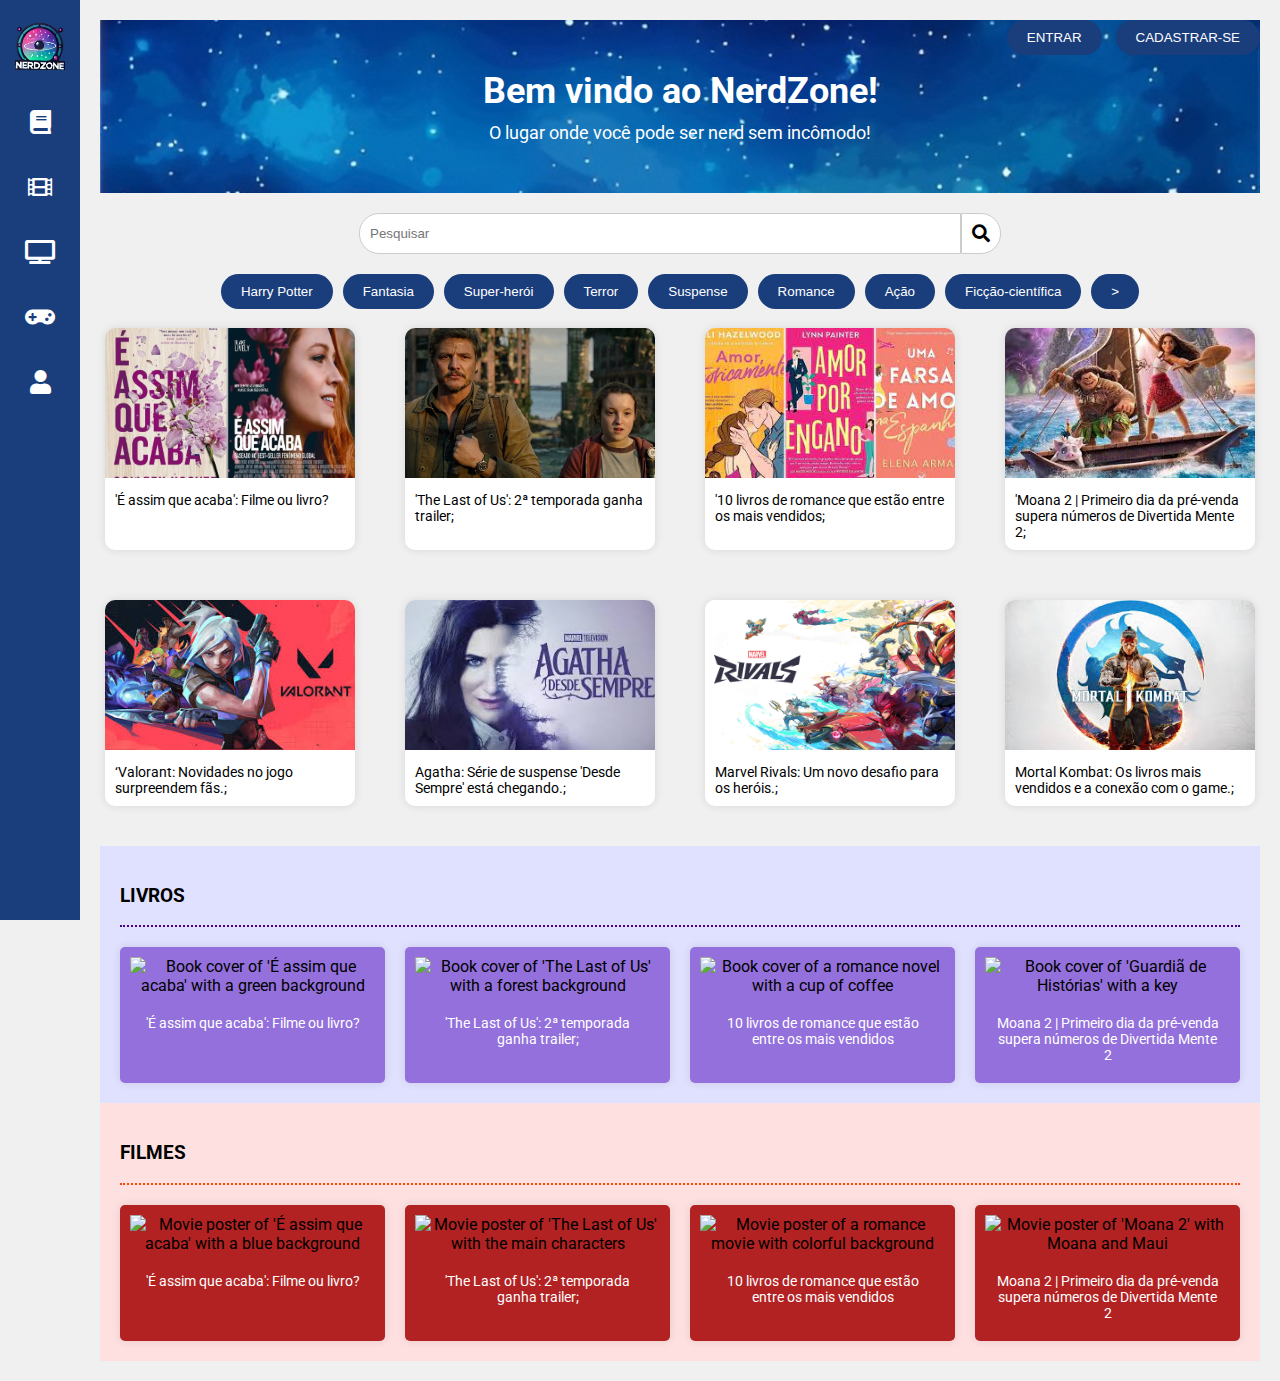
==== index.html @ 22150064 "update" ====
<!DOCTYPE html>
<html lang="pt-BR">
<head>
    <meta charset="UTF-8">
    <meta name="viewport" content="width=device-width, initial-scale=1.0">
    <title>NerdZone</title>
    <link rel="stylesheet" href="style.css">
    <link rel="stylesheet" href="https://cdnjs.cloudflare.com/ajax/libs/font-awesome/5.15.3/css/all.min.css">
    <link href="https://fonts.googleapis.com/css2?family=Roboto:wght@400;700&display=swap" rel="stylesheet">
</head>
<body>
    <!-- Sidebar -->
    <div class="sidebar">
        <img src="1000307822-removebg-preview.png" alt="NerdZone Logo">
        <a href="#"><i class="fas fa-book"></i></a>
        <a href="#"><i class="fas fa-film"></i></a>
        <a href="#"><i class="fas fa-tv"></i></a>
        <a href="#"><i class="fas fa-gamepad"></i></a>
        <a href="#"><i class="fas fa-user"></i></a>
    </div>

    <!-- Main Content -->
    <div class="main-content">
        <header class="header ">
            <h1>Bem vindo ao NerdZone!</h1>
            <p>O lugar onde você pode ser nerd sem incômodo!</p>
        </header>

        
        <!-- Search Bar -->
        <div class="search-bar">
            <input type="text" placeholder="Pesquisar">
            <button><i class="fas fa-search"></i></button>
        </div>

        <!-- Categories -->
        <div class="categories">
            <button>Harry Potter</button>
            <button>Fantasia</button>
            <button>Super-herói</button>
            <button>Terror</button>
            <button>Suspense</button>
            <button>Romance</button>
            <button>Ação</button>
            <button>Ficção-científica</button>
            <button>&gt;</button>
        </div>
            <br>
        <!-- Content Section -->
        <div class="content">
            <div class="item">
                <img src="e assim que acaba.png" alt="É assim que acaba">
                <p>'É assim que acaba': Filme ou livro?</p>
            </div>
            <div class="item">
                <img src="the lçast of us.png" alt="The Last of Us">
                <p>'The Last of Us': 2ª temporada ganha trailer;</p>
            </div>
            <div class="item">
                <img src="10 livros.png" alt="10 livros">
                <p>'10 livros de romance que estão entre os mais vendidos;</p>
            </div>
            <div class="item">
                <img src="moana.png" alt="Moana">
                <p>'Moana 2 | Primeiro dia da pré-venda supera números de Divertida Mente 2;</p>
            </div>
            <div class="item">
                <img src="valorant.png" alt="valorant">
                <p>‘Valorant: Novidades no jogo surpreendem fãs.;</p>
            </div>
            <div class="item">
                <img src="agatha.png" alt="agatha">
                <p>Agatha: Série de suspense 'Desde Sempre' está chegando.;</p>
            </div>
            <div class="item">
                <img src="marvel.png" alt="marvel">
                <p>Marvel Rivals: Um novo desafio para os heróis.;</p>
            </div>
            <div class="item">
                <img src="mortal kombat.png" alt="mortal kombat">
                <p>Mortal Kombat: Os livros mais vendidos e a conexão com o game.;</p>
            </div>
            <!-- Adicione mais itens aqui -->
        </div>

        <!-- Auth Buttons -->
        <div class="auth-buttons">
            <button>ENTRAR</button>
            <button>CADASTRAR-SE</button>
        </div>
    </div>

    <div class="main-content">
    <div class="section books">
         <h3 class="">LIVROS</h3>
         <div class="divider">
         </div>
         <div class="content">
          <div class="item">
           <img alt="Book cover of 'É assim que acaba' with a green background" height="200" src="https://storage.googleapis.com/a1aa/image/n6ATCWfAJYU9byukjTCk3KWHW23f6sDgyeu06IEVHKVurfIPB.jpg" width="300"/>
           <p>
            'É assim que acaba': Filme ou livro?
           </p>
          </div>
          <div class="item">
           <img alt="Book cover of 'The Last of Us' with a forest background" height="200" src="https://storage.googleapis.com/a1aa/image/QT9UiHydgW4DDJWfBgrkGg6l6PHMkM9DHPDCEvtltMS66H5JA.jpg" width="300"/>
           <p>
            'The Last of Us': 2ª temporada ganha trailer;
           </p>
          </div>
          <div class="item">
           <img alt="Book cover of a romance novel with a cup of coffee" height="200" src="https://storage.googleapis.com/a1aa/image/sxoL5MjkYuIlK5knWbtolECDEZxwW4mGbLrxcrHPSRSc9j8E.jpg" width="300"/>
           <p>
            10 livros de romance que estão entre os mais vendidos
           </p>
          </div>
          <div class="item">
           <img alt="Book cover of 'Guardiã de Histórias' with a key" height="200" src="https://storage.googleapis.com/a1aa/image/zmxwnD0uJEbzMtlF5QcFNR36Mm6wK1HIlB87P7StEtGf6H5JA.jpg" width="300"/>
           <p>
            Moana 2 | Primeiro dia da pré-venda supera números de Divertida Mente 2
           </p>
          </div>
         </div>
        </div>
        <div class="section movies">
         <h3>
          FILMES
         </h3>
         <div class="divider">
         </div>
         <div class="content">
          <div class="item">
           <img alt="Movie poster of 'É assim que acaba' with a blue background" height="200" src="https://storage.googleapis.com/a1aa/image/G2Q8uLQoE55jKt6ruiNWxjmSVbynarsvZlDPpWUYhm8c9j8E.jpg" width="300"/>
           <p>
            'É assim que acaba': Filme ou livro?
           </p>
          </div>
          <div class="item">
           <img alt="Movie poster of 'The Last of Us' with the main characters" height="200" src="https://storage.googleapis.com/a1aa/image/XXGADgSpY078IxCGzMbe57y4eOowGu5U6vX8Sz6hxqc41PyTA.jpg" width="300"/>
           <p>
            'The Last of Us': 2ª temporada ganha trailer;
           </p>
          </div>
          <div class="item">
           <img alt="Movie poster of a romance movie with colorful background" height="200" src="https://storage.googleapis.com/a1aa/image/SqAmKn9E1II6BRiH3xOkID8eBj6eTnS8C1cfXAYGJe2lXfReE.jpg" width="300"/>
           <p>
            10 livros de romance que estão entre os mais vendidos
           </p>
          </div>
          <div class="item">
           <img alt="Movie poster of 'Moana 2' with Moana and Maui" height="200" src="https://storage.googleapis.com/a1aa/image/4XcKxXmjMS7lAV41S8imiOnBcPGaVg9aDs2COHeEfpS71PyTA.jpg" width="300"/>
           <p>
            Moana 2 | Primeiro dia da pré-venda supera números de Divertida Mente 2
           </p>
          </div>
         </div>
        </div>
    </div>
</body>
</html>
---- style.css ----
/* General Styles */
body {
    margin: 0;
    font-family: 'Roboto', sans-serif;
    background-color: #f0f0f0;
}

/* Sidebar */
.sidebar {
    width: 80px;
    background-color: #1a3d7c;
    position: fixed;
    height: 100%;
    display: flex;
    flex-direction: column;
    align-items: center;
    padding-top: 20px;
}

.sidebar img {
    width: 50px;
    height: 50px;
    margin-bottom: 20px;
}

.sidebar a {
    color: white;
    text-decoration: none;
    margin: 20px 0;
}

.sidebar a i {
    font-size: 24px;
}

/* Main Content */
.main-content {
    margin-left: 80px;
    padding: 20px;
}

.header {
    text-align: center;
    background: url('WhatsApp\ Image\ 2024-10-30\ at\ 14.37.37.jpg') no-repeat center center;
    background-size: cover;
    color: white;
    padding: 50px 0;
}

.header h1 {
    margin: 0;
    font-size: 36px;
}

.header p {
    margin: 10px 0 0;
    font-size: 18px;
}

/* Search Bar */
.search-bar {
    display: flex;
    justify-content: center;
    margin: 20px 0;
}

.search-bar input {
    width: 50%;
    padding: 10px;
    border-radius: 20px 0 0 20px;
    border: 1px solid #ccc;
}

.search-bar button {
    padding: 10px;
    border: 1px solid #ccc;
    background-color: white;
    border-radius: 0 20px 20px 0;
    cursor: pointer;
}

.search-bar button i {
    font-size: 18px;
}

/* Categories */
.categories {
    display: flex;
    justify-content: center;
    flex-wrap: wrap;
    gap: 10px;
}

.categories button {
    background-color: #1a3d7c;
    color: white;
    border: none;
    padding: 10px 20px;
    border-radius: 20px;
    cursor: pointer;
}

/* Content Items */
.content {
    display: flex;
    flex-wrap: wrap;
    justify-content: center;
    gap: 50px;
}

.content .item {
    background-color: white;
    border-radius: 10px;
    overflow: hidden;
    width: 250px;
    box-shadow: 0 0 10px rgba(0, 0, 0, 0.1);
}

.content .item img {
    width: 100%;
    height: 150px;
    object-fit: cover;
}

.content .item p {
    padding: 10px;
    margin: 0;
    font-size: 14px;
}

/* Auth Buttons */
.auth-buttons {
    position: absolute;
    top: 20px;
    right: 20px;
}

.auth-buttons button {
    background-color: #1a3d7c;
    color: white;
    border: none;
    padding: 10px 20px;
    border-radius: 20px;
    cursor: pointer;
    margin-left: 10px;
}

.section {
    padding: 20px;
}
.section h2 {
    font-size: 24px;
    margin-bottom: 10px;
}
.section .divider {
    border-top: 2px dotted;
    margin: 10px 0;
    padding-top: 10px;
}
.section .content {
    display: flex;
    gap: 20px;
}
.section .content .item {
    flex: 1;
    text-align: center;
}
.section .content .item img {
    width: 100%;
    height: auto;
}
.section .content .item p {
    margin-top: 10px;
    font-size: 14px;
}
.books {
    background-color: #e0e0ff;
}
.books h2 {
    color: #4b0082;
}
.books .divider {
    border-color: #4b0082;
}
.books .content .item {
    background-color: #9370db;
    padding: 10px;
    border-radius: 5px;
}
.books .content .item p {
    color: white;
}
.movies {
    background-color: #ffe0e0;
}
.movies h2 {
    color: #ff4500;
}
.movies .divider {
    border-color: #ff4500;
}
.movies .content .item {
    background-color: #b22222;
    padding: 10px;
    border-radius: 5px;
}
.movies .content .item p {
    color: white;
}
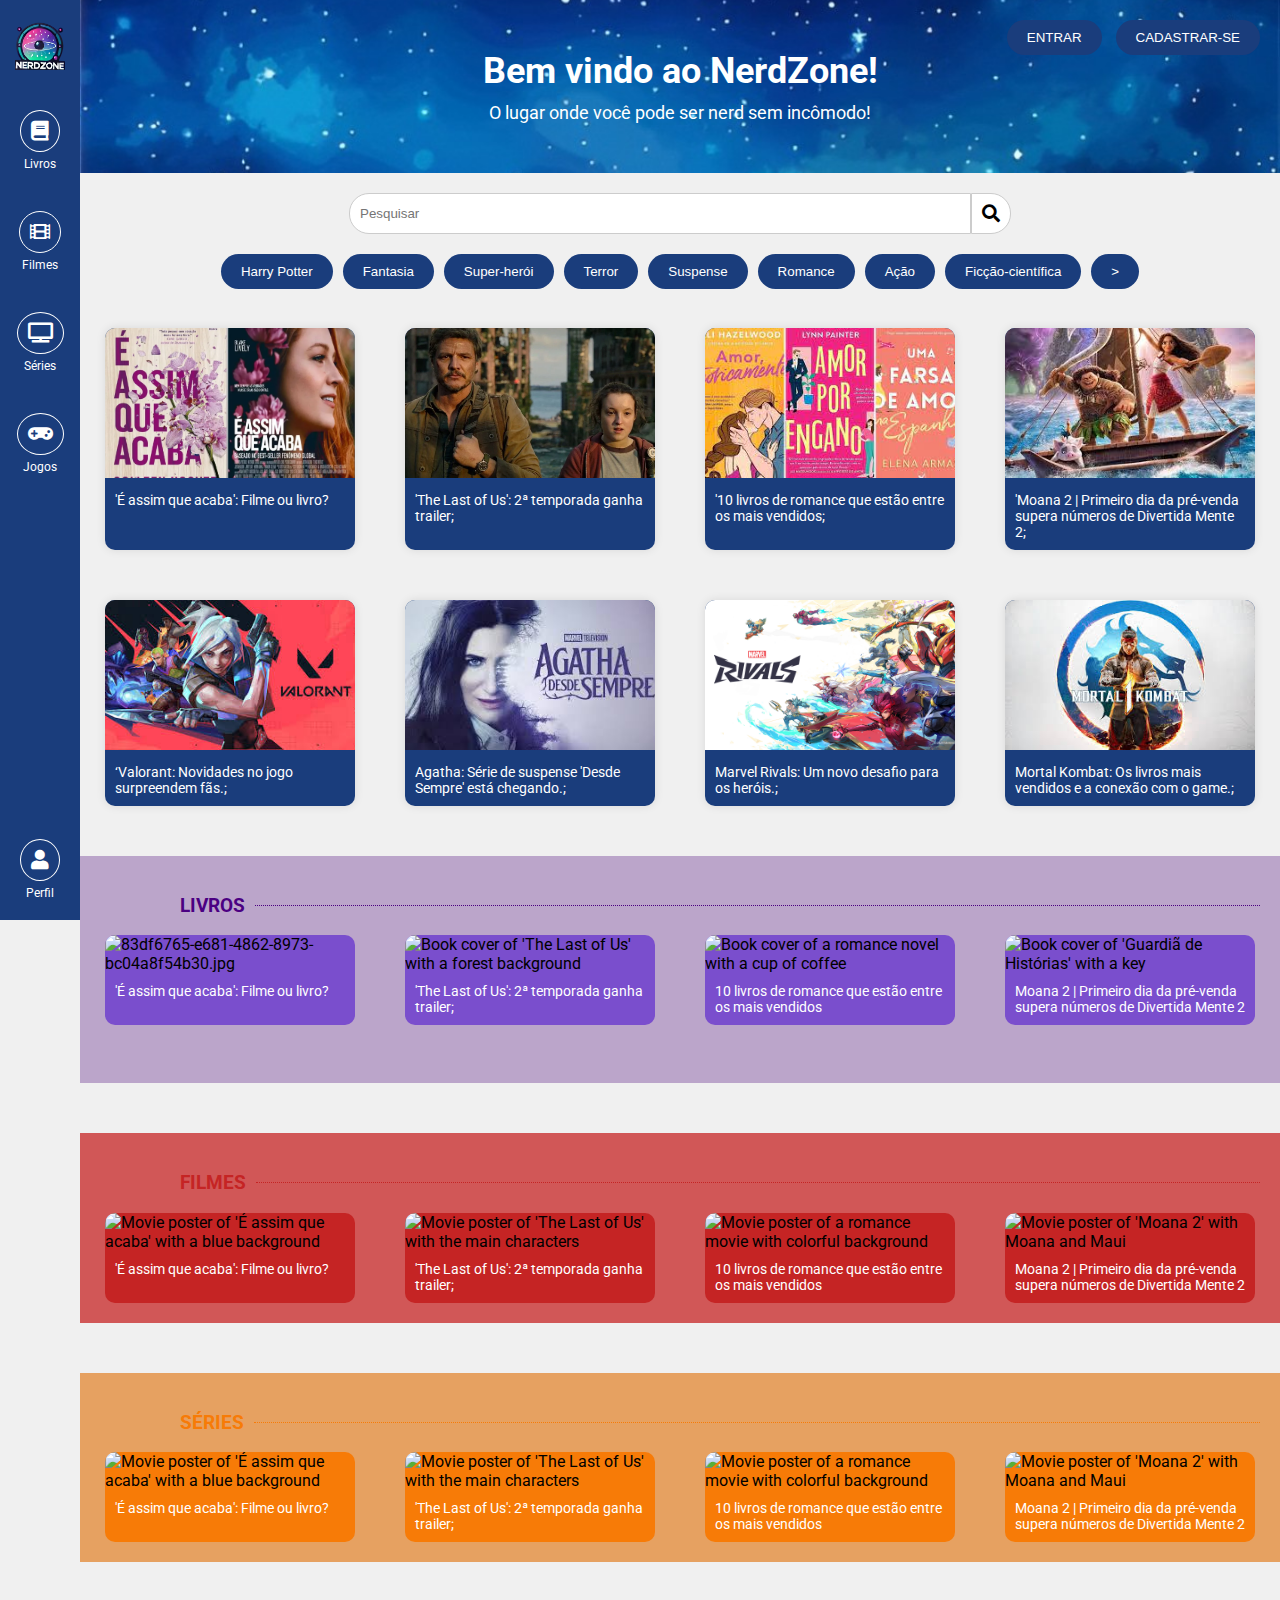
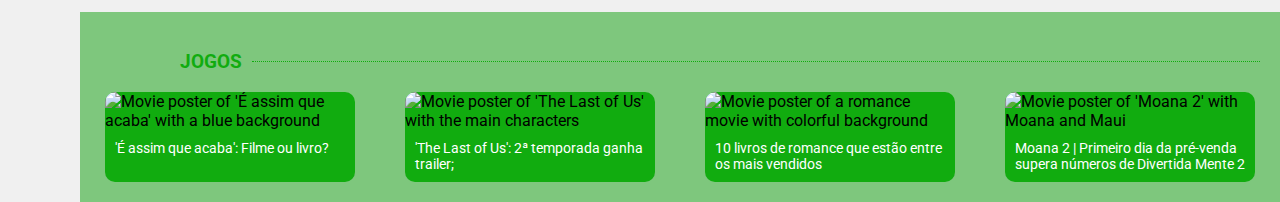
==== commit 40ff70a8: "Update index.html" ====
--- a/index.html
+++ b/index.html
@@ -7,19 +7,448 @@
     <link rel="stylesheet" href="style.css">
     <link rel="stylesheet" href="https://cdnjs.cloudflare.com/ajax/libs/font-awesome/5.15.3/css/all.min.css">
     <link href="https://fonts.googleapis.com/css2?family=Roboto:wght@400;700&display=swap" rel="stylesheet">
+    <style>
+        /* General Styles */
+body {
+    margin: 0;
+    font-family: 'Roboto', sans-serif;
+    background-color: #f0f0f0;
+}
+
+/* Sidebar */
+.sidebar {
+    width: 80px;
+    background-color: #1a3d7c;
+    position: fixed;
+    height: 100%;
+    display: flex;
+    flex-direction: column;
+    align-items: center;
+    padding-top: 20px;
+    justify-content: space-between;
+    height: 100%;
+}
+.sidebar .user-icon {
+    margin-top: auto;
+}
+
+.sidebar img {
+    width: 50px;
+    height: 50px;
+    margin-bottom: 20px;
+}
+
+.sidebar a {
+    color: white;
+    text-decoration: none;
+    margin: 20px 0;
+    text-align: center;
+}
+
+.sidebar a i {
+    font-size: 20px;
+    display: block;
+    margin-bottom: 5px;
+    background-color: transparent;
+    border: 1px solid white;
+    border-radius: 50%;
+    padding: 10px;
+    transition: all 0.3s ease;
+}
+
+
+.sidebar a span {
+    font-size: 12px;
+    display: block;
+}
+
+.sidebar a:hover i {
+    color: #1a3d7c;
+    background-color: white;
+    border-color: #1a3d7c;
+}
+
+
+
+/* Main Content */
+.main-content {
+    margin-left: 80px;
+    padding: 0px;
+}
+
+.header {
+    text-align: center;
+    background: url('WhatsApp\ Image\ 2024-10-30\ at\ 14.37.37.jpg') no-repeat center center;
+    background-size: cover;
+    color: white;
+    padding: 50px 0;
+}
+
+.header h1 {
+    margin: 0;
+    font-size: 36px;
+}
+
+.header p {
+    margin: 10px 0 0;
+    font-size: 18px;
+}
+
+/* Search Bar */
+.search-bar {
+    display: flex;
+    justify-content: center;
+    margin: 20px 0;
+}
+
+.search-bar input {
+    width: 50%;
+    padding: 10px;
+    border-radius: 20px 0 0 20px;
+    border: 1px solid #ccc;
+}
+
+.search-bar button {
+    padding: 10px;
+    border: 1px solid #ccc;
+    background-color: white;
+    border-radius: 0 20px 20px 0;
+    cursor: pointer;
+}
+
+.search-bar button i {
+    font-size: 18px;
+}
+.search-bar button:hover {
+    background-color: #1c54bd;
+    border-color: #1c54bd;
+}
+
+.categories {
+    display: flex;
+    justify-content: center;
+    flex-wrap: wrap;
+    gap: 10px;
+}
+
+.categories button {
+    background-color: #1a3d7c;
+    color: white;
+    border: none;
+    padding: 10px 20px;
+    border-radius: 20px;
+    cursor: pointer;
+}
+
+.auth-buttons button {
+    background-color: #1a3d7c;
+    color: white;
+    border: 1px solid white;
+    padding: 10px 20px;
+    border-radius: 20px;
+    cursor: pointer;
+    margin-left: 10px;
+    transition: all 0.3s ease;
+}
+
+.auth-buttons button:hover {
+    background-color: white;
+    color: #1a3d7c; 
+    border-color: #ffffff; 
+}
+
+
+/* Content Items */
+.content {
+    display: flex;
+    flex-wrap: wrap;
+    justify-content: center;
+    gap: 50px;
+}
+
+.content .item {
+    background-color:#1a3d7c;
+    border-radius: 10px;
+    overflow: hidden;
+    width: 250px;
+    box-shadow: 0 0 10px rgba(255, 255, 255, 0.);
+}
+
+.content .item img {
+    width: 100%;
+    height: 150px;
+    object-fit: cover;
+}
+
+.content .item p {
+    padding: 10px;
+    margin: 0;
+    font-size: 14px;
+    color: white;
+}
+.content .item img, .books img, .movies img, .series img, .games img {
+    transition: transform 0.3s ease;
+}
+
+.content .item img:hover, .books img:hover, .movies img:hover, .series img:hover, .games img:hover {
+    transform: scale(1.1);
+}
+
+.auth-buttons {
+    position: absolute;
+    top: 20px;
+    right: 20px;
+}
+
+.auth-buttons button {
+    background-color: #1a3d7c;
+    color: white;
+    border: none;
+    padding: 10px 20px;
+    border-radius: 20px;
+    cursor: pointer;
+    margin-left: 10px;
+}
+
+.section {
+    padding: 20px;
+}
+.section h2 {
+    font-size: 24px;
+    margin-bottom: 10px;
+}
+.section .divider {
+    border-top: 2px dotted;
+    margin: 10px 0;
+    padding-top: 10px;
+}
+.section .content {
+    display: flex;
+    gap: 20px;
+}
+.section .content .item {
+    flex: 1;
+    text-align: center;
+}
+.section .content .item img {
+    width: 100%;
+    height: auto;
+}
+.section .content .item p {
+    margin-top: 10px;
+    font-size: 14px;
+}
+.books {
+    background-color:#7A4ECD;
+    border-radius: 10px;
+    margin-left: px;
+    overflow: hidden;
+    width: 250px;
+    box-shadow: 0 0 10px rgba(255, 255, 255, 0.);
+}
+.books-background{
+    background-color: #bba5ca;
+    margin-top: 50px;
+    margin-left: 0;
+    margin-right: 0;
+    width: 100vw;
+    padding: 20px;
+}
+.books h2 {
+    color: #4b0082;
+}
+.books .divider {
+    border-color: #4b0082;
+}
+.books .content .item {
+    background-color: #4b0082;
+    padding: 10px;
+    border-radius: 5px;
+}
+.books .content .item p {
+    color: white;
+}
+
+.livros{
+    padding-left: 80px;
+    color: #4b0082;
+    display: flex;
+    align-items: center;
+    padding-left: 80px;
+}
+.livros h3 {
+    margin-right: 10px;
+}
+.livros .divider {
+    flex-grow: 1;
+    height: 1px;
+    background: none;
+    border-top: 1px dotted #4b0082;
+}
+.size{
+    display: flex;
+    flex-wrap: wrap;
+    justify-content: center;
+    gap: 50px;
+}
+.size img{
+    width: 100%;
+    height: 150px;
+    object-fit: cover;
+}
+.size p{
+    padding: 10px;
+    margin: 0;
+    font-size: 14px;
+    color: white;
+}
+
+.movies {
+    background-color:#c52424;
+    border-radius: 10px;
+    margin-left: px;
+    overflow: hidden;
+    width: 250px;
+    box-shadow: 0 0 10px rgba(255, 255, 255, 0.);
+}
+.movies-background{
+    background-color: #d15757;
+    margin-top: 50px;
+    margin-left: 0;
+    margin-right: 0;
+    width: 100vw;
+    padding: 20px;
+}
+.movies h2 {
+    color: #c52424;
+}
+.movies .divider {
+    border-color: #c52424;
+}
+.filmes{
+    padding-left: 80px;
+    color: #c52424;
+    display: flex;
+    align-items: center;
+    padding-left: 80px;
+}
+.filmes h3{
+    margin-right: 10px;
+}
+.filmes .divider{
+    flex-grow: 1;
+    height: 1px;
+    background: none;
+    border-top: 1px dotted #c52424;
+}
+
+.series {
+    background-color:#f77b07;
+    border-radius: 10px;
+    margin-left: px;
+    overflow: hidden;
+    width: 250px;
+    box-shadow: 0 0 10px rgba(255, 255, 255, 0.);
+}
+.series-background{
+    background-color: #e6a161;
+    margin-top: 50px;
+    margin-left: 0;
+    margin-right: 0;
+    width: 100vw;
+    padding: 20px;
+}
+.series h2 {
+    color: #f77b07;
+}
+.series .divider {
+    border-color: #f77b07;
+}
+.serie{
+    padding-left: 80px;
+    color: #f77b07;
+    display: flex;
+    align-items: center;
+    padding-left: 80px;
+}
+.serie h3 {
+    margin-right: 10px;
+}
+.serie .divider {
+    flex-grow: 1;
+    height: 1px;
+    background: none;
+    border-top: 1px dotted #f77b07;
+}
+
+.games {
+    background-color:#11ac0f;
+    border-radius: 10px;
+    margin-left: px;
+    overflow: hidden;
+    width: 250px;
+    box-shadow: 0 0 10px rgba(255, 255, 255, 0.);
+}
+.games-background{
+    background-color: #7ec77d;
+    margin-top: 50px;
+    margin-left: 0;
+    margin-right: 0;
+    width: 100vw;
+    padding: 20px;
+}
+.games h2 {
+    color: #11ac0f;
+}
+.games .divider {
+    border-color: #11ac0f;
+}
+.jogos{
+    padding-left: 80px;
+    color: #11ac0f;
+    display: flex;
+    align-items: center;
+    padding-left: 80px;
+}
+.jogos h3 {
+    margin-right: 10px;
+}
+.jogos .divider {
+    flex-grow: 1;
+    height: 1px;
+    background: none;
+    border-top: 1px dotted #11ac0f;
+}
+    </style>
 </head>
 <body>
-    <!-- Sidebar -->
+
+
     <div class="sidebar">
         <img src="1000307822-removebg-preview.png" alt="NerdZone Logo">
-        <a href="#"><i class="fas fa-book"></i></a>
-        <a href="#"><i class="fas fa-film"></i></a>
-        <a href="#"><i class="fas fa-tv"></i></a>
-        <a href="#"><i class="fas fa-gamepad"></i></a>
-        <a href="#"><i class="fas fa-user"></i></a>
+        <a href="#">
+            <i class="fas fa-book"></i>
+            <span>Livros</span>
+        </a>
+        <a href="#">
+            <i class="fas fa-film"></i>
+            <span>Filmes</span>
+        </a>
+        <a href="#">
+            <i class="fas fa-tv"></i>
+            <span>Séries</span>
+        </a>
+        <a href="#">
+            <i class="fas fa-gamepad"></i>
+            <span>Jogos</span>
+        </a>
+        <a href="#" class="user-icon">
+            <i class="fas fa-user"></i>
+            <span>Perfil</span>
+        </a>
     </div>
-
-    <!-- Main Content -->
+    
+
     <div class="main-content">
         <header class="header ">
             <h1>Bem vindo ao NerdZone!</h1>
@@ -27,26 +456,23 @@
         </header>
 
         
-        <!-- Search Bar -->
         <div class="search-bar">
             <input type="text" placeholder="Pesquisar">
             <button><i class="fas fa-search"></i></button>
         </div>
 
-        <!-- Categories -->
-        <div class="categories">
-            <button>Harry Potter</button>
-            <button>Fantasia</button>
-            <button>Super-herói</button>
-            <button>Terror</button>
-            <button>Suspense</button>
-            <button>Romance</button>
-            <button>Ação</button>
-            <button>Ficção-científica</button>
-            <button>&gt;</button>
+        <div class="categories search-bar">
+                <button>Harry Potter</button>
+                <button>Fantasia</button>
+                <button>Super-herói</button>
+                <button>Terror</button>
+                <button>Suspense</button>
+                <button>Romance</button>
+                <button>Ação</button>
+                <button>Ficção-científica</button>
+                <button>&gt;</button>
         </div>
             <br>
-        <!-- Content Section -->
         <div class="content">
             <div class="item">
                 <img src="e assim que acaba.png" alt="É assim que acaba">
@@ -80,81 +506,128 @@
                 <img src="mortal kombat.png" alt="mortal kombat">
                 <p>Mortal Kombat: Os livros mais vendidos e a conexão com o game.;</p>
             </div>
-            <!-- Adicione mais itens aqui -->
-        </div>
-
-        <!-- Auth Buttons -->
+        </div>
+
         <div class="auth-buttons">
             <button>ENTRAR</button>
             <button>CADASTRAR-SE</button>
         </div>
     </div>
 
-    <div class="main-content">
-    <div class="section books">
-         <h3 class="">LIVROS</h3>
-         <div class="divider">
-         </div>
-         <div class="content">
-          <div class="item">
-           <img alt="Book cover of 'É assim que acaba' with a green background" height="200" src="https://storage.googleapis.com/a1aa/image/n6ATCWfAJYU9byukjTCk3KWHW23f6sDgyeu06IEVHKVurfIPB.jpg" width="300"/>
-           <p>
-            'É assim que acaba': Filme ou livro?
-           </p>
-          </div>
-          <div class="item">
-           <img alt="Book cover of 'The Last of Us' with a forest background" height="200" src="https://storage.googleapis.com/a1aa/image/QT9UiHydgW4DDJWfBgrkGg6l6PHMkM9DHPDCEvtltMS66H5JA.jpg" width="300"/>
-           <p>
-            'The Last of Us': 2ª temporada ganha trailer;
-           </p>
-          </div>
-          <div class="item">
-           <img alt="Book cover of a romance novel with a cup of coffee" height="200" src="https://storage.googleapis.com/a1aa/image/sxoL5MjkYuIlK5knWbtolECDEZxwW4mGbLrxcrHPSRSc9j8E.jpg" width="300"/>
-           <p>
-            10 livros de romance que estão entre os mais vendidos
-           </p>
-          </div>
-          <div class="item">
-           <img alt="Book cover of 'Guardiã de Histórias' with a key" height="200" src="https://storage.googleapis.com/a1aa/image/zmxwnD0uJEbzMtlF5QcFNR36Mm6wK1HIlB87P7StEtGf6H5JA.jpg" width="300"/>
-           <p>
-            Moana 2 | Primeiro dia da pré-venda supera números de Divertida Mente 2
-           </p>
-          </div>
-         </div>
-        </div>
-        <div class="section movies">
-         <h3>
-          FILMES
-         </h3>
-         <div class="divider">
-         </div>
-         <div class="content">
-          <div class="item">
-           <img alt="Movie poster of 'É assim que acaba' with a blue background" height="200" src="https://storage.googleapis.com/a1aa/image/G2Q8uLQoE55jKt6ruiNWxjmSVbynarsvZlDPpWUYhm8c9j8E.jpg" width="300"/>
-           <p>
-            'É assim que acaba': Filme ou livro?
-           </p>
-          </div>
-          <div class="item">
-           <img alt="Movie poster of 'The Last of Us' with the main characters" height="200" src="https://storage.googleapis.com/a1aa/image/XXGADgSpY078IxCGzMbe57y4eOowGu5U6vX8Sz6hxqc41PyTA.jpg" width="300"/>
-           <p>
-            'The Last of Us': 2ª temporada ganha trailer;
-           </p>
-          </div>
-          <div class="item">
-           <img alt="Movie poster of a romance movie with colorful background" height="200" src="https://storage.googleapis.com/a1aa/image/SqAmKn9E1II6BRiH3xOkID8eBj6eTnS8C1cfXAYGJe2lXfReE.jpg" width="300"/>
-           <p>
-            10 livros de romance que estão entre os mais vendidos
-           </p>
-          </div>
-          <div class="item">
-           <img alt="Movie poster of 'Moana 2' with Moana and Maui" height="200" src="https://storage.googleapis.com/a1aa/image/4XcKxXmjMS7lAV41S8imiOnBcPGaVg9aDs2COHeEfpS71PyTA.jpg" width="300"/>
-           <p>
-            Moana 2 | Primeiro dia da pré-venda supera números de Divertida Mente 2
-           </p>
-          </div>
-         </div>
+<div class="main-content content">
+    <div class="books-background"> 
+            <div class="livros">
+                </br>
+                <h3>LIVROS</h3>
+                <div class="divider"></div>
+            </div>
+            <div class="content size">
+                <div class="books">
+                    <img alt="83df6765-e681-4862-8973-bc04a8f54b30.jpg" height="200" src="83df6765-e681-4862-8973-bc04a8f54b30.jpg" width="300"/>
+                    <p>'É assim que acaba': Filme ou livro?</p>
+                </div>
+                <div class="books">
+                    <img alt="Book cover of 'The Last of Us' with a forest background" height="200" src="download (10) (2).jpg" width="300"/>
+                    <p>'The Last of Us': 2ª temporada ganha trailer;</p>
+                </div>
+                <div class="books">
+                    <img alt="Book cover of a romance novel with a cup of coffee" height="200" src="download (11) (1) (1).jpg" width="300"/>
+                    <p>10 livros de romance que estão entre os mais vendidos</p>
+                </div>
+                <div class="books">
+                    <img alt="Book cover of 'Guardiã de Histórias' with a key" height="200" src="image (7).png" width="300"/>
+                    <p>Moana 2 | Primeiro dia da pré-venda supera números de Divertida Mente 2</p>
+                </div>
+            </div>
+            </br>
+            </br>
         </div>
     </div>
+</div>    
+        
+<div class="main-content content">
+    <div class="movies-background">
+        <div class="filmes">
+            </br>
+            <h3>FILMES</h3>
+            <div class="divider"></div>
+        </div>
+        <div class="content size">
+            <div class="movies">
+                <img alt="Movie poster of 'É assim que acaba' with a blue background" height="200" src="https://storage.googleapis.com/a1aa/image/G2Q8uLQoE55jKt6ruiNWxjmSVbynarsvZlDPpWUYhm8c9j8E.jpg" width="300"/>
+                <p>'É assim que acaba': Filme ou livro?</p>
+            </div>
+            <div class="movies">
+                <img alt="Movie poster of 'The Last of Us' with the main characters" height="200" src="https://storage.googleapis.com/a1aa/image/XXGADgSpY078IxCGzMbe57y4eOowGu5U6vX8Sz6hxqc41PyTA.jpg" width="300"/>
+                <p>'The Last of Us': 2ª temporada ganha trailer;</p>
+            </div>
+            <div class="movies">
+                <img alt="Movie poster of a romance movie with colorful background" height="200" src="https://storage.googleapis.com/a1aa/image/SqAmKn9E1II6BRiH3xOkID8eBj6eTnS8C1cfXAYGJe2lXfReE.jpg" width="300"/>
+                <p>10 livros de romance que estão entre os mais vendidos</p>
+            </div>
+            <div class="movies">
+                <img alt="Movie poster of 'Moana 2' with Moana and Maui" height="200" src="https://storage.googleapis.com/a1aa/image/4XcKxXmjMS7lAV41S8imiOnBcPGaVg9aDs2COHeEfpS71PyTA.jpg" width="300"/>
+                <p>Moana 2 | Primeiro dia da pré-venda supera números de Divertida Mente 2</p>
+            </div>
+        </div>
+    </div>
+</div>
+
+<div class="main-content content">
+    <div class="series-background">
+        <div class="serie">
+            </br>
+            <h3>SÉRIES</h3>
+            <div class="divider"></div>
+        </div>
+        <div class="content size">
+            <div class="series">
+                <img alt="Movie poster of 'É assim que acaba' with a blue background" height="200" src="https://storage.googleapis.com/a1aa/image/G2Q8uLQoE55jKt6ruiNWxjmSVbynarsvZlDPpWUYhm8c9j8E.jpg" width="300"/>
+                <p>'É assim que acaba': Filme ou livro?</p>
+            </div>
+            <div class="series">
+                <img alt="Movie poster of 'The Last of Us' with the main characters" height="200" src="https://storage.googleapis.com/a1aa/image/XXGADgSpY078IxCGzMbe57y4eOowGu5U6vX8Sz6hxqc41PyTA.jpg" width="300"/>
+                <p>'The Last of Us': 2ª temporada ganha trailer;</p>
+            </div>
+            <div class="series">
+                <img alt="Movie poster of a romance movie with colorful background" height="200" src="https://storage.googleapis.com/a1aa/image/SqAmKn9E1II6BRiH3xOkID8eBj6eTnS8C1cfXAYGJe2lXfReE.jpg" width="300"/>
+                <p>10 livros de romance que estão entre os mais vendidos</p>
+            </div>
+            <div class="series">
+                <img alt="Movie poster of 'Moana 2' with Moana and Maui" height="200" src="https://storage.googleapis.com/a1aa/image/4XcKxXmjMS7lAV41S8imiOnBcPGaVg9aDs2COHeEfpS71PyTA.jpg" width="300"/>
+                <p>Moana 2 | Primeiro dia da pré-venda supera números de Divertida Mente 2</p>
+            </div>
+        </div>
+    </div>
+</div>
+
+
+<div class="main-content content">
+    <div class="games-background">
+        <div class="jogos">
+            </br>
+            <h3>JOGOS</h3>
+            <div class="divider"></div>
+        </div>
+        <div class="content size">
+            <div class="games">
+                <img alt="Movie poster of 'É assim que acaba' with a blue background" height="200" src="https://storage.googleapis.com/a1aa/image/G2Q8uLQoE55jKt6ruiNWxjmSVbynarsvZlDPpWUYhm8c9j8E.jpg" width="300"/>
+                <p>'É assim que acaba': Filme ou livro?</p>
+            </div>
+            <div class="games">
+                <img alt="Movie poster of 'The Last of Us' with the main characters" height="200" src="https://storage.googleapis.com/a1aa/image/XXGADgSpY078IxCGzMbe57y4eOowGu5U6vX8Sz6hxqc41PyTA.jpg" width="300"/>
+                <p>'The Last of Us': 2ª temporada ganha trailer;</p>
+            </div>
+            <div class="games">
+                <img alt="Movie poster of a romance movie with colorful background" height="200" src="https://storage.googleapis.com/a1aa/image/SqAmKn9E1II6BRiH3xOkID8eBj6eTnS8C1cfXAYGJe2lXfReE.jpg" width="300"/>
+                <p>10 livros de romance que estão entre os mais vendidos</p>
+            </div>
+            <div class="games">
+                <img alt="Movie poster of 'Moana 2' with Moana and Maui" height="200" src="https://storage.googleapis.com/a1aa/image/4XcKxXmjMS7lAV41S8imiOnBcPGaVg9aDs2COHeEfpS71PyTA.jpg" width="300"/>
+                <p>Moana 2 | Primeiro dia da pré-venda supera números de Divertida Mente 2</p>
+            </div>
+        </div>
+    </div>
+</div>
 </body>
-</html>+</html>
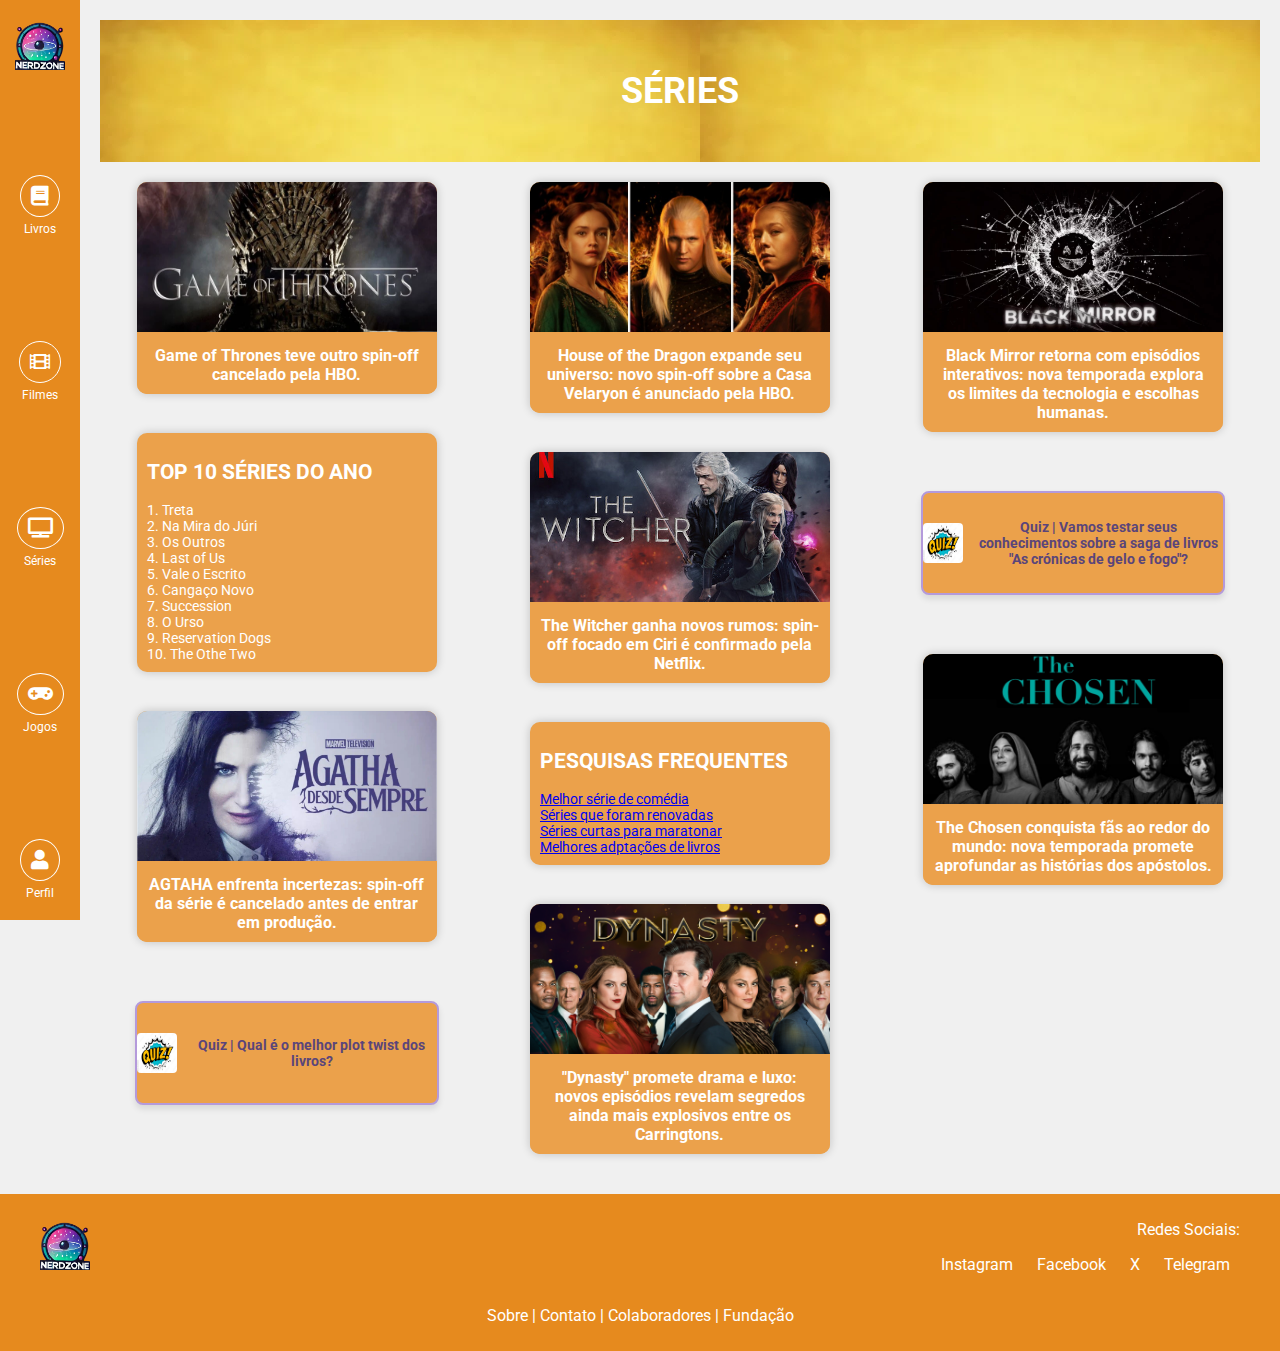
==== commit 0674f792: "Add files via upload" ====
--- a/index.html
+++ b/index.html
@@ -4,630 +4,292 @@
     <meta charset="UTF-8">
     <meta name="viewport" content="width=device-width, initial-scale=1.0">
     <title>NerdZone</title>
-    <link rel="stylesheet" href="style.css">
     <link rel="stylesheet" href="https://cdnjs.cloudflare.com/ajax/libs/font-awesome/5.15.3/css/all.min.css">
     <link href="https://fonts.googleapis.com/css2?family=Roboto:wght@400;700&display=swap" rel="stylesheet">
     <style>
         /* General Styles */
-body {
-    margin: 0;
-    font-family: 'Roboto', sans-serif;
-    background-color: #f0f0f0;
-}
-
-/* Sidebar */
-.sidebar {
-    width: 80px;
-    background-color: #1a3d7c;
-    position: fixed;
-    height: 100%;
-    display: flex;
-    flex-direction: column;
-    align-items: center;
-    padding-top: 20px;
-    justify-content: space-between;
-    height: 100%;
-}
-.sidebar .user-icon {
-    margin-top: auto;
-}
-
-.sidebar img {
-    width: 50px;
-    height: 50px;
-    margin-bottom: 20px;
-}
-
-.sidebar a {
-    color: white;
-    text-decoration: none;
-    margin: 20px 0;
-    text-align: center;
-}
-
-.sidebar a i {
-    font-size: 20px;
-    display: block;
-    margin-bottom: 5px;
-    background-color: transparent;
-    border: 1px solid white;
-    border-radius: 50%;
-    padding: 10px;
-    transition: all 0.3s ease;
-}
-
-
-.sidebar a span {
-    font-size: 12px;
-    display: block;
-}
-
-.sidebar a:hover i {
-    color: #1a3d7c;
-    background-color: white;
-    border-color: #1a3d7c;
-}
-
-
-
-/* Main Content */
-.main-content {
-    margin-left: 80px;
-    padding: 0px;
-}
-
-.header {
-    text-align: center;
-    background: url('WhatsApp\ Image\ 2024-10-30\ at\ 14.37.37.jpg') no-repeat center center;
-    background-size: cover;
-    color: white;
-    padding: 50px 0;
-}
-
-.header h1 {
-    margin: 0;
-    font-size: 36px;
-}
-
-.header p {
-    margin: 10px 0 0;
-    font-size: 18px;
-}
-
-/* Search Bar */
-.search-bar {
-    display: flex;
-    justify-content: center;
-    margin: 20px 0;
-}
-
-.search-bar input {
-    width: 50%;
-    padding: 10px;
-    border-radius: 20px 0 0 20px;
-    border: 1px solid #ccc;
-}
-
-.search-bar button {
-    padding: 10px;
-    border: 1px solid #ccc;
-    background-color: white;
-    border-radius: 0 20px 20px 0;
-    cursor: pointer;
-}
-
-.search-bar button i {
-    font-size: 18px;
-}
-.search-bar button:hover {
-    background-color: #1c54bd;
-    border-color: #1c54bd;
-}
-
-.categories {
-    display: flex;
-    justify-content: center;
-    flex-wrap: wrap;
-    gap: 10px;
-}
-
-.categories button {
-    background-color: #1a3d7c;
-    color: white;
-    border: none;
-    padding: 10px 20px;
-    border-radius: 20px;
-    cursor: pointer;
-}
-
-.auth-buttons button {
-    background-color: #1a3d7c;
-    color: white;
-    border: 1px solid white;
-    padding: 10px 20px;
-    border-radius: 20px;
-    cursor: pointer;
-    margin-left: 10px;
-    transition: all 0.3s ease;
-}
-
-.auth-buttons button:hover {
-    background-color: white;
-    color: #1a3d7c; 
-    border-color: #ffffff; 
-}
-
-
-/* Content Items */
-.content {
-    display: flex;
-    flex-wrap: wrap;
-    justify-content: center;
-    gap: 50px;
-}
-
-.content .item {
-    background-color:#1a3d7c;
-    border-radius: 10px;
-    overflow: hidden;
-    width: 250px;
-    box-shadow: 0 0 10px rgba(255, 255, 255, 0.);
-}
-
-.content .item img {
-    width: 100%;
-    height: 150px;
-    object-fit: cover;
-}
-
-.content .item p {
-    padding: 10px;
-    margin: 0;
-    font-size: 14px;
-    color: white;
-}
-.content .item img, .books img, .movies img, .series img, .games img {
-    transition: transform 0.3s ease;
-}
-
-.content .item img:hover, .books img:hover, .movies img:hover, .series img:hover, .games img:hover {
-    transform: scale(1.1);
-}
-
-.auth-buttons {
-    position: absolute;
-    top: 20px;
-    right: 20px;
-}
-
-.auth-buttons button {
-    background-color: #1a3d7c;
-    color: white;
-    border: none;
-    padding: 10px 20px;
-    border-radius: 20px;
-    cursor: pointer;
-    margin-left: 10px;
-}
-
-.section {
-    padding: 20px;
-}
-.section h2 {
-    font-size: 24px;
-    margin-bottom: 10px;
-}
-.section .divider {
-    border-top: 2px dotted;
-    margin: 10px 0;
-    padding-top: 10px;
-}
-.section .content {
-    display: flex;
-    gap: 20px;
-}
-.section .content .item {
-    flex: 1;
-    text-align: center;
-}
-.section .content .item img {
-    width: 100%;
-    height: auto;
-}
-.section .content .item p {
-    margin-top: 10px;
-    font-size: 14px;
-}
-.books {
-    background-color:#7A4ECD;
-    border-radius: 10px;
-    margin-left: px;
-    overflow: hidden;
-    width: 250px;
-    box-shadow: 0 0 10px rgba(255, 255, 255, 0.);
-}
-.books-background{
-    background-color: #bba5ca;
-    margin-top: 50px;
-    margin-left: 0;
-    margin-right: 0;
-    width: 100vw;
-    padding: 20px;
-}
-.books h2 {
-    color: #4b0082;
-}
-.books .divider {
-    border-color: #4b0082;
-}
-.books .content .item {
-    background-color: #4b0082;
-    padding: 10px;
-    border-radius: 5px;
-}
-.books .content .item p {
-    color: white;
-}
-
-.livros{
-    padding-left: 80px;
-    color: #4b0082;
-    display: flex;
-    align-items: center;
-    padding-left: 80px;
-}
-.livros h3 {
-    margin-right: 10px;
-}
-.livros .divider {
-    flex-grow: 1;
-    height: 1px;
-    background: none;
-    border-top: 1px dotted #4b0082;
-}
-.size{
-    display: flex;
-    flex-wrap: wrap;
-    justify-content: center;
-    gap: 50px;
-}
-.size img{
-    width: 100%;
-    height: 150px;
-    object-fit: cover;
-}
-.size p{
-    padding: 10px;
-    margin: 0;
-    font-size: 14px;
-    color: white;
-}
-
-.movies {
-    background-color:#c52424;
-    border-radius: 10px;
-    margin-left: px;
-    overflow: hidden;
-    width: 250px;
-    box-shadow: 0 0 10px rgba(255, 255, 255, 0.);
-}
-.movies-background{
-    background-color: #d15757;
-    margin-top: 50px;
-    margin-left: 0;
-    margin-right: 0;
-    width: 100vw;
-    padding: 20px;
-}
-.movies h2 {
-    color: #c52424;
-}
-.movies .divider {
-    border-color: #c52424;
-}
-.filmes{
-    padding-left: 80px;
-    color: #c52424;
-    display: flex;
-    align-items: center;
-    padding-left: 80px;
-}
-.filmes h3{
-    margin-right: 10px;
-}
-.filmes .divider{
-    flex-grow: 1;
-    height: 1px;
-    background: none;
-    border-top: 1px dotted #c52424;
-}
-
-.series {
-    background-color:#f77b07;
-    border-radius: 10px;
-    margin-left: px;
-    overflow: hidden;
-    width: 250px;
-    box-shadow: 0 0 10px rgba(255, 255, 255, 0.);
-}
-.series-background{
-    background-color: #e6a161;
-    margin-top: 50px;
-    margin-left: 0;
-    margin-right: 0;
-    width: 100vw;
-    padding: 20px;
-}
-.series h2 {
-    color: #f77b07;
-}
-.series .divider {
-    border-color: #f77b07;
-}
-.serie{
-    padding-left: 80px;
-    color: #f77b07;
-    display: flex;
-    align-items: center;
-    padding-left: 80px;
-}
-.serie h3 {
-    margin-right: 10px;
-}
-.serie .divider {
-    flex-grow: 1;
-    height: 1px;
-    background: none;
-    border-top: 1px dotted #f77b07;
-}
-
-.games {
-    background-color:#11ac0f;
-    border-radius: 10px;
-    margin-left: px;
-    overflow: hidden;
-    width: 250px;
-    box-shadow: 0 0 10px rgba(255, 255, 255, 0.);
-}
-.games-background{
-    background-color: #7ec77d;
-    margin-top: 50px;
-    margin-left: 0;
-    margin-right: 0;
-    width: 100vw;
-    padding: 20px;
-}
-.games h2 {
-    color: #11ac0f;
-}
-.games .divider {
-    border-color: #11ac0f;
-}
-.jogos{
-    padding-left: 80px;
-    color: #11ac0f;
-    display: flex;
-    align-items: center;
-    padding-left: 80px;
-}
-.jogos h3 {
-    margin-right: 10px;
-}
-.jogos .divider {
-    flex-grow: 1;
-    height: 1px;
-    background: none;
-    border-top: 1px dotted #11ac0f;
-}
+        body {
+            margin: 0;
+            font-family: 'Roboto', sans-serif;
+            background-color: #f0f0f0;
+        }
+
+        /* Sidebar */
+        .sidebar {
+            width: 80px;
+            background-color: #e68a1e;
+            position: fixed;
+            height: 100%;
+            display: flex;
+            flex-direction: column;
+            align-items: center;
+            padding-top: 20px;
+            justify-content: space-between;
+        }
+
+        .sidebar img {
+            width: 50px;
+            height: 50px;
+            margin-bottom: 20px;
+        }
+
+        .sidebar a {
+            color: white;
+            text-decoration: none;
+            margin: 20px 0;
+            text-align: center;
+        }
+
+        .sidebar a i {
+            font-size: 20px;
+            display: block;
+            margin-bottom: 5px;
+            background-color: transparent;
+            border: 1px solid white;
+            border-radius: 50%;
+            padding: 10px;
+            transition: all 0.3s ease;
+        }
+
+        .sidebar a:hover i {
+            color: #1a3d7c;
+            background-color: white;
+            border-color: #1a3d7c;
+        }
+
+        .sidebar a span {
+            font-size: 12px;
+            display: block;
+        }
+
+        /* Main Content */
+        .main-content {
+            margin-left: 80px;
+            padding: 20px;
+        }
+
+        .header {
+            text-align: center;
+            background-image: url(depositphotos_55450313-stock-photo-abstract-yellow-background.webp);
+            color: white;
+            padding: 50px 0;
+        }
+
+        .header h1 {
+            margin: 0;
+            font-size: 36px;
+        }
+
+        .header p {
+            margin: 10px 0 0;
+            font-size: 18px;
+        }
+
+        /* Content Area with Three Columns */
+        .content {
+            display: grid;
+            grid-template-columns: repeat(3, 1fr);
+            gap: 20px;
+            padding: 20px 0;
+        }
+
+        .content .column {
+            display: flex;
+            flex-direction: column;
+            align-items: center;
+            gap: 10px;
+        }
+
+        .content .item {
+            background-color: #eba14b;
+            border-radius: 10px;
+            overflow: hidden;
+            width: 100%;
+            max-width: 300px;
+            box-shadow: 0 0 10px rgba(0, 0, 0, 0.2);
+        }
+
+        .content .item img {
+            width: 100%;
+            height: 150px;
+            object-fit: cover;
+        }
+
+        .content .item .subtitle {
+            padding: 10px;
+            background-color: #eba14b;
+            color: white;
+            text-align: center;
+            font-weight: bold;
+        }
+
+        .content .item .description {
+            padding: 10px;
+            color: white;
+            font-size: 14px;
+            text-align: justify;
+        }
+
+        .mini-quiz {
+            width: 300px;
+            height: 100px;
+            background-color: #eba14b;
+            border: 2px solid #b49adb;
+            border-radius: 8px;
+            display: flex;
+            align-items: center;
+            justify-content: center;
+            box-shadow: 0 4px 6px rgba(0, 0, 0, 0.1);
+            margin: 20px auto;
+        }
+
+        .quiz-content {
+            display: flex;
+            align-items: center;
+            text-align: center;
+        }
+
+        .quiz-content img {
+            width: 40px;
+            height: 40px;
+            border-radius: 4px;
+            margin-right: 10px;
+        }
+
+        .quiz-content p {
+            font-size: 14px;
+            color: #5a457a;
+            font-weight: bold;
+            margin: 0;
+        }
+
     </style>
 </head>
 <body>
-
-
+    <!-- Sidebar -->
     <div class="sidebar">
         <img src="1000307822-removebg-preview.png" alt="NerdZone Logo">
-        <a href="#">
-            <i class="fas fa-book"></i>
-            <span>Livros</span>
-        </a>
-        <a href="#">
-            <i class="fas fa-film"></i>
-            <span>Filmes</span>
-        </a>
-        <a href="#">
-            <i class="fas fa-tv"></i>
-            <span>Séries</span>
-        </a>
-        <a href="#">
-            <i class="fas fa-gamepad"></i>
-            <span>Jogos</span>
-        </a>
-        <a href="#" class="user-icon">
-            <i class="fas fa-user"></i>
-            <span>Perfil</span>
-        </a>
+        <a href="#"><i class="fas fa-book"></i><span>Livros</span></a>
+        <a href="#"><i class="fas fa-film"></i><span>Filmes</span></a>
+        <a href="#"><i class="fas fa-tv"></i><span>Séries</span></a>
+        <a href="#"><i class="fas fa-gamepad"></i><span>Jogos</span></a>
+        <a href="#" class="user-icon"><i class="fas fa-user"></i><span>Perfil</span></a>
     </div>
-    
-
+
+    <!-- Main Content -->
     <div class="main-content">
-        <header class="header ">
-            <h1>Bem vindo ao NerdZone!</h1>
-            <p>O lugar onde você pode ser nerd sem incômodo!</p>
+        <header class="header">
+            <h1>SÉRIES</h1>
         </header>
 
-        
-        <div class="search-bar">
-            <input type="text" placeholder="Pesquisar">
-            <button><i class="fas fa-search"></i></button>
-        </div>
-
-        <div class="categories search-bar">
-                <button>Harry Potter</button>
-                <button>Fantasia</button>
-                <button>Super-herói</button>
-                <button>Terror</button>
-                <button>Suspense</button>
-                <button>Romance</button>
-                <button>Ação</button>
-                <button>Ficção-científica</button>
-                <button>&gt;</button>
-        </div>
-            <br>
         <div class="content">
-            <div class="item">
-                <img src="e assim que acaba.png" alt="É assim que acaba">
-                <p>'É assim que acaba': Filme ou livro?</p>
-            </div>
-            <div class="item">
-                <img src="the lçast of us.png" alt="The Last of Us">
-                <p>'The Last of Us': 2ª temporada ganha trailer;</p>
-            </div>
-            <div class="item">
-                <img src="10 livros.png" alt="10 livros">
-                <p>'10 livros de romance que estão entre os mais vendidos;</p>
-            </div>
-            <div class="item">
-                <img src="moana.png" alt="Moana">
-                <p>'Moana 2 | Primeiro dia da pré-venda supera números de Divertida Mente 2;</p>
-            </div>
-            <div class="item">
-                <img src="valorant.png" alt="valorant">
-                <p>‘Valorant: Novidades no jogo surpreendem fãs.;</p>
-            </div>
-            <div class="item">
-                <img src="agatha.png" alt="agatha">
-                <p>Agatha: Série de suspense 'Desde Sempre' está chegando.;</p>
-            </div>
-            <div class="item">
-                <img src="marvel.png" alt="marvel">
-                <p>Marvel Rivals: Um novo desafio para os heróis.;</p>
-            </div>
-            <div class="item">
-                <img src="mortal kombat.png" alt="mortal kombat">
-                <p>Mortal Kombat: Os livros mais vendidos e a conexão com o game.;</p>
-            </div>
-        </div>
-
-        <div class="auth-buttons">
-            <button>ENTRAR</button>
-            <button>CADASTRAR-SE</button>
+            <!-- Column 1 -->
+            <div class="column">
+                <div class="item">
+                    <img src="game of trhones.webp" alt="Game of Thrones">
+                    <div class="subtitle">Game of Thrones teve outro spin-off cancelado pela HBO.</div>
+                </div>
+                <br>
+                <div class="item">
+                    <div class="description">
+                        <h2>TOP 10 SÉRIES DO ANO</h2>
+                        <li>1. Treta</li>
+                        <li>2. Na Mira do Júri</li>
+                        <li>3. Os Outros</li>
+                        <li>4. Last of Us</li>
+                        <li>5. Vale o Escrito</li>
+                        <li>6. Cangaço Novo</li>
+                        <li>7. Succession</li>
+                        <li>8. O Urso</li>
+                        <li>9. Reservation Dogs</li>
+                        <li>10. The Othe Two</li>
+                    </div>
+                </div>
+                <br>
+                <div class="item">
+                    <img src="agatha.jpg" alt="Agatha desde sempre">
+                    <div class="subtitle">AGTAHA enfrenta incertezas: spin-off da série é cancelado antes de entrar em produção.</div>
+                </div>
+                <br>
+                <div class="mini-quiz">
+                    <div class="quiz-content">
+                      <img src="quizzis.jpg" alt="Imagem do Quiz">
+                      <p>Quiz | Qual é o melhor plot twist dos livros?</p>
+                    </div>
+                </div>
+            </div>
+
+            <!-- Column 2 -->
+            <div class="column">
+                <div class="item">
+                    <img src="houseofthedragon-personagens.jpg" alt="House of the Dragon">
+                    <div class="subtitle">House of the Dragon expande seu universo: novo spin-off sobre a Casa Velaryon é anunciado pela HBO.</div>
+                </div>
+                <br>
+                <div class="item">
+                    <img src="AAAABXv9UDtXqQmlucaK8GGqsM7rPRDlXHvfum1tHNfZYG0VswoR6uVP8t2MHXEWGkxu6t0xh8rXARCs6p_taSsWaUgZCCf74WjNFvC_F7qKaGJFFlFDIOAt6TIy_qjnydLqD-sbEw.jpg" alt="The Witcher">
+                    <div class="subtitle">The Witcher ganha novos rumos: spin-off focado em Ciri é confirmado pela Netflix.</div>
+                </div>
+                <br>
+                <div class="item">
+                    <div class="description">
+                        <h2>PESQUISAS FREQUENTES</h2>
+                        <div><a href="#">Melhor série de comédia</a></div>
+                        <div><a href="#">Séries que foram renovadas</a></div>
+                        <div><a href="#">Séries curtas para maratonar</a></div>
+                        <div><a href="#">Melhores adptações de livros</a></div>
+                    </div>
+                </div>
+                <br>
+                <div class="item">
+                    <img src="Série Dinastia_2017.png" alt="Dinastia">
+                    <div class="subtitle">"Dynasty" promete drama e luxo: novos episódios revelam segredos ainda mais explosivos entre os Carringtons.</div>
+                </div>
+            </div>
+
+            <!-- Column 3 -->
+            <div class="column">
+                <div class="item">
+                    <img src="BLACK-MIRROR-CAPA-1024x576.webp" alt="Black Mirror">
+                    <div class="subtitle">Black Mirror retorna com episódios interativos: nova temporada explora os limites da tecnologia e escolhas humanas.</div>
+                </div>
+                <br>
+                <div class="mini-quiz">
+                    <div class="quiz-content">
+                      <img src="quizzis.jpg" alt="Imagem do Quiz">
+                      <p>Quiz | Vamos testar seus conhecimentos sobre a saga de livros "As crónicas de gelo e fogo"?</p>
+                    </div>
+                </div>
+                <br>
+                <div class="item">
+                    <img src="the-chosen-temporada-1-netflix.jpg" alt="The Chosen">
+                    <div class="subtitle">The Chosen conquista fãs ao redor do mundo: nova temporada promete aprofundar as histórias dos apóstolos.</div>
+                </div>
+            </div>
         </div>
     </div>
 
-<div class="main-content content">
-    <div class="books-background"> 
-            <div class="livros">
-                </br>
-                <h3>LIVROS</h3>
-                <div class="divider"></div>
-            </div>
-            <div class="content size">
-                <div class="books">
-                    <img alt="83df6765-e681-4862-8973-bc04a8f54b30.jpg" height="200" src="83df6765-e681-4862-8973-bc04a8f54b30.jpg" width="300"/>
-                    <p>'É assim que acaba': Filme ou livro?</p>
-                </div>
-                <div class="books">
-                    <img alt="Book cover of 'The Last of Us' with a forest background" height="200" src="download (10) (2).jpg" width="300"/>
-                    <p>'The Last of Us': 2ª temporada ganha trailer;</p>
-                </div>
-                <div class="books">
-                    <img alt="Book cover of a romance novel with a cup of coffee" height="200" src="download (11) (1) (1).jpg" width="300"/>
-                    <p>10 livros de romance que estão entre os mais vendidos</p>
-                </div>
-                <div class="books">
-                    <img alt="Book cover of 'Guardiã de Histórias' with a key" height="200" src="image (7).png" width="300"/>
-                    <p>Moana 2 | Primeiro dia da pré-venda supera números de Divertida Mente 2</p>
-                </div>
-            </div>
-            </br>
-            </br>
+    <footer style="background-color: #e68a1e; color: white; padding: 10px 0; text-align: center;">
+        <div style="display: flex; justify-content: space-between; align-items: center; max-width: 1200px; margin: 0 auto;">
+            <!-- Logo -->
+            <div style="flex: 0 1 auto;">
+                <img src="1000307822-removebg-preview.png" alt="NerdZone Logo" style="width: 50px; height: 50px;">
+            </div>
+            <!-- Redes Sociais -->
+            <div style="flex: 1; text-align: right;">
+                <p>Redes Sociais:</p>
+                <p>
+                    <a href="https://instagram.com" style="color: white; text-decoration: none; margin: 0 10px;">Instagram</a>
+                    <a href="https://facebook.com" style="color: white; text-decoration: none; margin: 0 10px;">Facebook</a>
+                    <a href="https://twitter.com" style="color: white; text-decoration: none; margin: 0 10px;">X</a>
+                    <a href="https://telegram.com" style="color: white; text-decoration: none; margin: 0 10px;">Telegram</a>
+                </p>
+            </div>
         </div>
-    </div>
-</div>    
-        
-<div class="main-content content">
-    <div class="movies-background">
-        <div class="filmes">
-            </br>
-            <h3>FILMES</h3>
-            <div class="divider"></div>
+        <div style="text-align: center; margin-top: 10px;">
+            <p>Sobre | Contato | Colaboradores | Fundação</p>
         </div>
-        <div class="content size">
-            <div class="movies">
-                <img alt="Movie poster of 'É assim que acaba' with a blue background" height="200" src="https://storage.googleapis.com/a1aa/image/G2Q8uLQoE55jKt6ruiNWxjmSVbynarsvZlDPpWUYhm8c9j8E.jpg" width="300"/>
-                <p>'É assim que acaba': Filme ou livro?</p>
-            </div>
-            <div class="movies">
-                <img alt="Movie poster of 'The Last of Us' with the main characters" height="200" src="https://storage.googleapis.com/a1aa/image/XXGADgSpY078IxCGzMbe57y4eOowGu5U6vX8Sz6hxqc41PyTA.jpg" width="300"/>
-                <p>'The Last of Us': 2ª temporada ganha trailer;</p>
-            </div>
-            <div class="movies">
-                <img alt="Movie poster of a romance movie with colorful background" height="200" src="https://storage.googleapis.com/a1aa/image/SqAmKn9E1II6BRiH3xOkID8eBj6eTnS8C1cfXAYGJe2lXfReE.jpg" width="300"/>
-                <p>10 livros de romance que estão entre os mais vendidos</p>
-            </div>
-            <div class="movies">
-                <img alt="Movie poster of 'Moana 2' with Moana and Maui" height="200" src="https://storage.googleapis.com/a1aa/image/4XcKxXmjMS7lAV41S8imiOnBcPGaVg9aDs2COHeEfpS71PyTA.jpg" width="300"/>
-                <p>Moana 2 | Primeiro dia da pré-venda supera números de Divertida Mente 2</p>
-            </div>
-        </div>
-    </div>
-</div>
-
-<div class="main-content content">
-    <div class="series-background">
-        <div class="serie">
-            </br>
-            <h3>SÉRIES</h3>
-            <div class="divider"></div>
-        </div>
-        <div class="content size">
-            <div class="series">
-                <img alt="Movie poster of 'É assim que acaba' with a blue background" height="200" src="https://storage.googleapis.com/a1aa/image/G2Q8uLQoE55jKt6ruiNWxjmSVbynarsvZlDPpWUYhm8c9j8E.jpg" width="300"/>
-                <p>'É assim que acaba': Filme ou livro?</p>
-            </div>
-            <div class="series">
-                <img alt="Movie poster of 'The Last of Us' with the main characters" height="200" src="https://storage.googleapis.com/a1aa/image/XXGADgSpY078IxCGzMbe57y4eOowGu5U6vX8Sz6hxqc41PyTA.jpg" width="300"/>
-                <p>'The Last of Us': 2ª temporada ganha trailer;</p>
-            </div>
-            <div class="series">
-                <img alt="Movie poster of a romance movie with colorful background" height="200" src="https://storage.googleapis.com/a1aa/image/SqAmKn9E1II6BRiH3xOkID8eBj6eTnS8C1cfXAYGJe2lXfReE.jpg" width="300"/>
-                <p>10 livros de romance que estão entre os mais vendidos</p>
-            </div>
-            <div class="series">
-                <img alt="Movie poster of 'Moana 2' with Moana and Maui" height="200" src="https://storage.googleapis.com/a1aa/image/4XcKxXmjMS7lAV41S8imiOnBcPGaVg9aDs2COHeEfpS71PyTA.jpg" width="300"/>
-                <p>Moana 2 | Primeiro dia da pré-venda supera números de Divertida Mente 2</p>
-            </div>
-        </div>
-    </div>
-</div>
-
-
-<div class="main-content content">
-    <div class="games-background">
-        <div class="jogos">
-            </br>
-            <h3>JOGOS</h3>
-            <div class="divider"></div>
-        </div>
-        <div class="content size">
-            <div class="games">
-                <img alt="Movie poster of 'É assim que acaba' with a blue background" height="200" src="https://storage.googleapis.com/a1aa/image/G2Q8uLQoE55jKt6ruiNWxjmSVbynarsvZlDPpWUYhm8c9j8E.jpg" width="300"/>
-                <p>'É assim que acaba': Filme ou livro?</p>
-            </div>
-            <div class="games">
-                <img alt="Movie poster of 'The Last of Us' with the main characters" height="200" src="https://storage.googleapis.com/a1aa/image/XXGADgSpY078IxCGzMbe57y4eOowGu5U6vX8Sz6hxqc41PyTA.jpg" width="300"/>
-                <p>'The Last of Us': 2ª temporada ganha trailer;</p>
-            </div>
-            <div class="games">
-                <img alt="Movie poster of a romance movie with colorful background" height="200" src="https://storage.googleapis.com/a1aa/image/SqAmKn9E1II6BRiH3xOkID8eBj6eTnS8C1cfXAYGJe2lXfReE.jpg" width="300"/>
-                <p>10 livros de romance que estão entre os mais vendidos</p>
-            </div>
-            <div class="games">
-                <img alt="Movie poster of 'Moana 2' with Moana and Maui" height="200" src="https://storage.googleapis.com/a1aa/image/4XcKxXmjMS7lAV41S8imiOnBcPGaVg9aDs2COHeEfpS71PyTA.jpg" width="300"/>
-                <p>Moana 2 | Primeiro dia da pré-venda supera números de Divertida Mente 2</p>
-            </div>
-        </div>
-    </div>
-</div>
+    </footer>
+
 </body>
 </html>
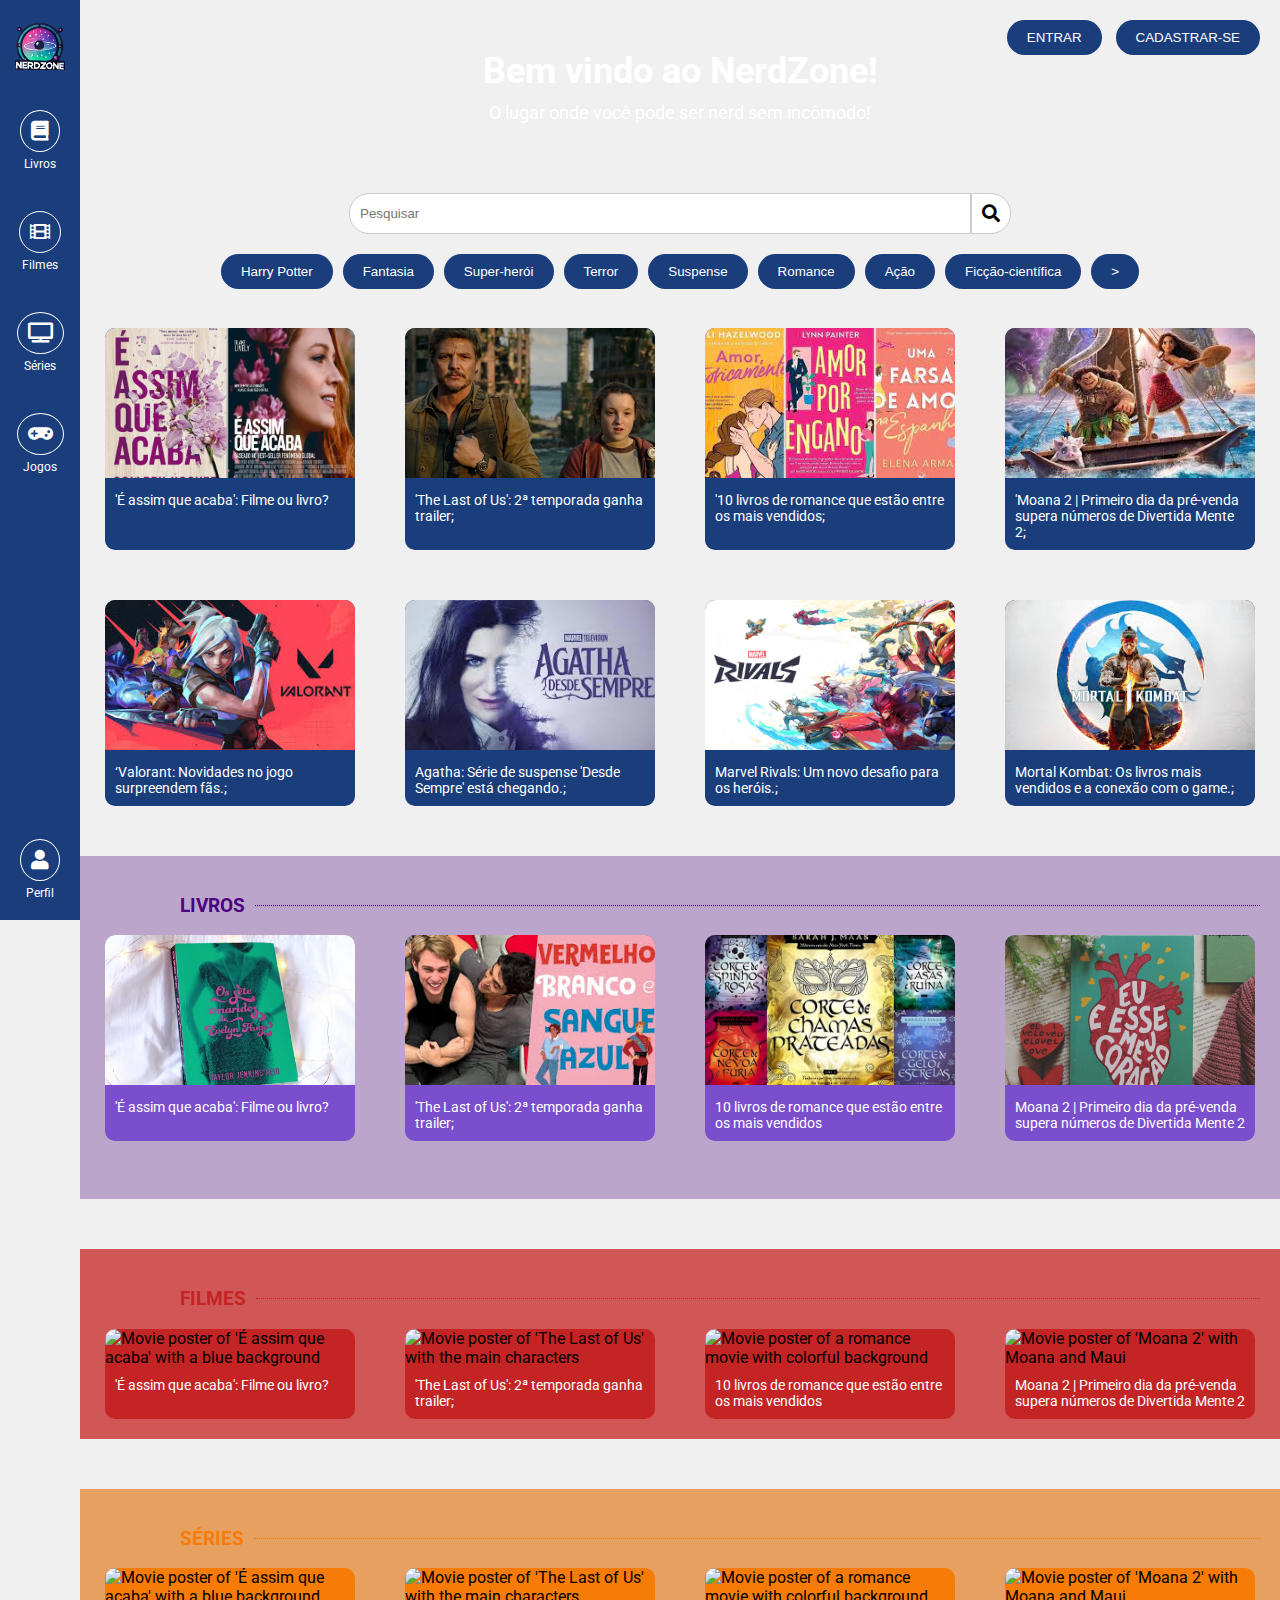
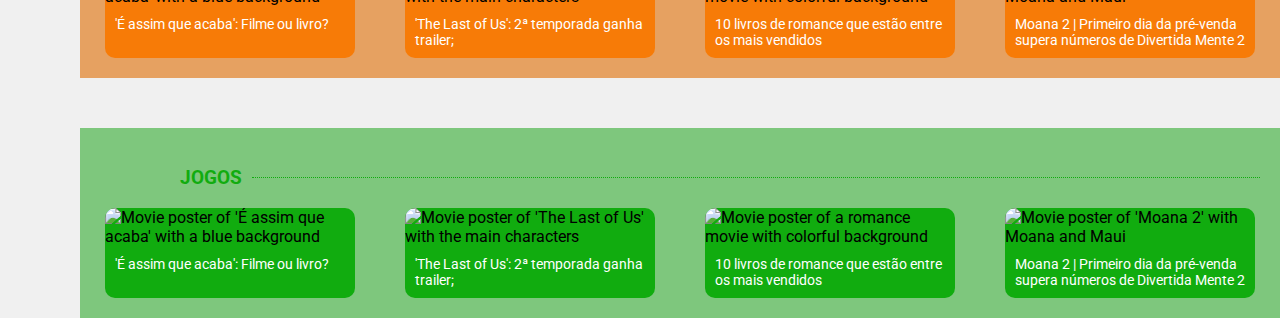
==== commit 4fa9ba29: "Update index.html" ====
--- a/index.html
+++ b/index.html
@@ -4,292 +4,630 @@
     <meta charset="UTF-8">
     <meta name="viewport" content="width=device-width, initial-scale=1.0">
     <title>NerdZone</title>
+    <link rel="stylesheet" href="style.css">
     <link rel="stylesheet" href="https://cdnjs.cloudflare.com/ajax/libs/font-awesome/5.15.3/css/all.min.css">
     <link href="https://fonts.googleapis.com/css2?family=Roboto:wght@400;700&display=swap" rel="stylesheet">
     <style>
         /* General Styles */
-        body {
-            margin: 0;
-            font-family: 'Roboto', sans-serif;
-            background-color: #f0f0f0;
-        }
-
-        /* Sidebar */
-        .sidebar {
-            width: 80px;
-            background-color: #e68a1e;
-            position: fixed;
-            height: 100%;
-            display: flex;
-            flex-direction: column;
-            align-items: center;
-            padding-top: 20px;
-            justify-content: space-between;
-        }
-
-        .sidebar img {
-            width: 50px;
-            height: 50px;
-            margin-bottom: 20px;
-        }
-
-        .sidebar a {
-            color: white;
-            text-decoration: none;
-            margin: 20px 0;
-            text-align: center;
-        }
-
-        .sidebar a i {
-            font-size: 20px;
-            display: block;
-            margin-bottom: 5px;
-            background-color: transparent;
-            border: 1px solid white;
-            border-radius: 50%;
-            padding: 10px;
-            transition: all 0.3s ease;
-        }
-
-        .sidebar a:hover i {
-            color: #1a3d7c;
-            background-color: white;
-            border-color: #1a3d7c;
-        }
-
-        .sidebar a span {
-            font-size: 12px;
-            display: block;
-        }
-
-        /* Main Content */
-        .main-content {
-            margin-left: 80px;
-            padding: 20px;
-        }
-
-        .header {
-            text-align: center;
-            background-image: url(depositphotos_55450313-stock-photo-abstract-yellow-background.webp);
-            color: white;
-            padding: 50px 0;
-        }
-
-        .header h1 {
-            margin: 0;
-            font-size: 36px;
-        }
-
-        .header p {
-            margin: 10px 0 0;
-            font-size: 18px;
-        }
-
-        /* Content Area with Three Columns */
-        .content {
-            display: grid;
-            grid-template-columns: repeat(3, 1fr);
-            gap: 20px;
-            padding: 20px 0;
-        }
-
-        .content .column {
-            display: flex;
-            flex-direction: column;
-            align-items: center;
-            gap: 10px;
-        }
-
-        .content .item {
-            background-color: #eba14b;
-            border-radius: 10px;
-            overflow: hidden;
-            width: 100%;
-            max-width: 300px;
-            box-shadow: 0 0 10px rgba(0, 0, 0, 0.2);
-        }
-
-        .content .item img {
-            width: 100%;
-            height: 150px;
-            object-fit: cover;
-        }
-
-        .content .item .subtitle {
-            padding: 10px;
-            background-color: #eba14b;
-            color: white;
-            text-align: center;
-            font-weight: bold;
-        }
-
-        .content .item .description {
-            padding: 10px;
-            color: white;
-            font-size: 14px;
-            text-align: justify;
-        }
-
-        .mini-quiz {
-            width: 300px;
-            height: 100px;
-            background-color: #eba14b;
-            border: 2px solid #b49adb;
-            border-radius: 8px;
-            display: flex;
-            align-items: center;
-            justify-content: center;
-            box-shadow: 0 4px 6px rgba(0, 0, 0, 0.1);
-            margin: 20px auto;
-        }
-
-        .quiz-content {
-            display: flex;
-            align-items: center;
-            text-align: center;
-        }
-
-        .quiz-content img {
-            width: 40px;
-            height: 40px;
-            border-radius: 4px;
-            margin-right: 10px;
-        }
-
-        .quiz-content p {
-            font-size: 14px;
-            color: #5a457a;
-            font-weight: bold;
-            margin: 0;
-        }
-
+body {
+    margin: 0;
+    font-family: 'Roboto', sans-serif;
+    background-color: #f0f0f0;
+}
+
+/* Sidebar */
+.sidebar {
+    width: 80px;
+    background-color: #1a3d7c;
+    position: fixed;
+    height: 100%;
+    display: flex;
+    flex-direction: column;
+    align-items: center;
+    padding-top: 20px;
+    justify-content: space-between;
+    height: 100%;
+}
+.sidebar .user-icon {
+    margin-top: auto;
+}
+
+.sidebar img {
+    width: 50px;
+    height: 50px;
+    margin-bottom: 20px;
+}
+
+.sidebar a {
+    color: white;
+    text-decoration: none;
+    margin: 20px 0;
+    text-align: center;
+}
+
+.sidebar a i {
+    font-size: 20px;
+    display: block;
+    margin-bottom: 5px;
+    background-color: transparent;
+    border: 1px solid white;
+    border-radius: 50%;
+    padding: 10px;
+    transition: all 0.3s ease;
+}
+
+
+.sidebar a span {
+    font-size: 12px;
+    display: block;
+}
+
+.sidebar a:hover i {
+    color: #1a3d7c;
+    background-color: white;
+    border-color: #1a3d7c;
+}
+
+
+
+/* Main Content */
+.main-content {
+    margin-left: 80px;
+    padding: 0px;
+}
+
+.header {
+    text-align: center;
+    background: url(dourado\ filmes.jpg) no-repeat center center;
+    background-size: cover;
+    color: white;
+    padding: 50px 0;
+}
+
+.header h1 {
+    margin: 0;
+    font-size: 36px;
+}
+
+.header p {
+    margin: 10px 0 0;
+    font-size: 18px;
+}
+
+/* Search Bar */
+.search-bar {
+    display: flex;
+    justify-content: center;
+    margin: 20px 0;
+}
+
+.search-bar input {
+    width: 50%;
+    padding: 10px;
+    border-radius: 20px 0 0 20px;
+    border: 1px solid #ccc;
+}
+
+.search-bar button {
+    padding: 10px;
+    border: 1px solid #ccc;
+    background-color: white;
+    border-radius: 0 20px 20px 0;
+    cursor: pointer;
+}
+
+.search-bar button i {
+    font-size: 18px;
+}
+.search-bar button:hover {
+    background-color: #1c54bd;
+    border-color: #1c54bd;
+}
+
+.categories {
+    display: flex;
+    justify-content: center;
+    flex-wrap: wrap;
+    gap: 10px;
+}
+
+.categories button {
+    background-color: #1a3d7c;
+    color: white;
+    border: none;
+    padding: 10px 20px;
+    border-radius: 20px;
+    cursor: pointer;
+}
+
+.auth-buttons button {
+    background-color: #1a3d7c;
+    color: white;
+    border: 1px solid white;
+    padding: 10px 20px;
+    border-radius: 20px;
+    cursor: pointer;
+    margin-left: 10px;
+    transition: all 0.3s ease;
+}
+
+.auth-buttons button:hover {
+    background-color: white;
+    color: #1a3d7c; 
+    border-color: #ffffff; 
+}
+
+
+/* Content Items */
+.content {
+    display: flex;
+    flex-wrap: wrap;
+    justify-content: center;
+    gap: 50px;
+}
+
+.content .item {
+    background-color:#1a3d7c;
+    border-radius: 10px;
+    overflow: hidden;
+    width: 250px;
+    box-shadow: 0 0 10px rgba(255, 255, 255, 0.);
+}
+
+.content .item img {
+    width: 100%;
+    height: 150px;
+    object-fit: cover;
+}
+
+.content .item p {
+    padding: 10px;
+    margin: 0;
+    font-size: 14px;
+    color: white;
+}
+.content .item img, .books img, .movies img, .series img, .games img {
+    transition: transform 0.3s ease;
+}
+
+.content .item img:hover, .books img:hover, .movies img:hover, .series img:hover, .games img:hover {
+    transform: scale(1.1);
+}
+
+.auth-buttons {
+    position: absolute;
+    top: 20px;
+    right: 20px;
+}
+
+.auth-buttons button {
+    background-color: #1a3d7c;
+    color: white;
+    border: none;
+    padding: 10px 20px;
+    border-radius: 20px;
+    cursor: pointer;
+    margin-left: 10px;
+}
+
+.section {
+    padding: 20px;
+}
+.section h2 {
+    font-size: 24px;
+    margin-bottom: 10px;
+}
+.section .divider {
+    border-top: 2px dotted;
+    margin: 10px 0;
+    padding-top: 10px;
+}
+.section .content {
+    display: flex;
+    gap: 20px;
+}
+.section .content .item {
+    flex: 1;
+    text-align: center;
+}
+.section .content .item img {
+    width: 100%;
+    height: auto;
+}
+.section .content .item p {
+    margin-top: 10px;
+    font-size: 14px;
+}
+.books {
+    background-color:#7A4ECD;
+    border-radius: 10px;
+    margin-left: px;
+    overflow: hidden;
+    width: 250px;
+    box-shadow: 0 0 10px rgba(255, 255, 255, 0.);
+}
+.books-background{
+    background-color: #bba5ca;
+    margin-top: 50px;
+    margin-left: 0;
+    margin-right: 0;
+    width: 100vw;
+    padding: 20px;
+}
+.books h2 {
+    color: #4b0082;
+}
+.books .divider {
+    border-color: #4b0082;
+}
+.books .content .item {
+    background-color: #4b0082;
+    padding: 10px;
+    border-radius: 5px;
+}
+.books .content .item p {
+    color: white;
+}
+
+.livros{
+    padding-left: 80px;
+    color: #4b0082;
+    display: flex;
+    align-items: center;
+    padding-left: 80px;
+}
+.livros h3 {
+    margin-right: 10px;
+}
+.livros .divider {
+    flex-grow: 1;
+    height: 1px;
+    background: none;
+    border-top: 1px dotted #4b0082;
+}
+.size{
+    display: flex;
+    flex-wrap: wrap;
+    justify-content: center;
+    gap: 50px;
+}
+.size img{
+    width: 100%;
+    height: 150px;
+    object-fit: cover;
+}
+.size p{
+    padding: 10px;
+    margin: 0;
+    font-size: 14px;
+    color: white;
+}
+
+.movies {
+    background-color:#c52424;
+    border-radius: 10px;
+    margin-left: px;
+    overflow: hidden;
+    width: 250px;
+    box-shadow: 0 0 10px rgba(255, 255, 255, 0.);
+}
+.movies-background{
+    background-color: #d15757;
+    margin-top: 50px;
+    margin-left: 0;
+    margin-right: 0;
+    width: 100vw;
+    padding: 20px;
+}
+.movies h2 {
+    color: #c52424;
+}
+.movies .divider {
+    border-color: #c52424;
+}
+.filmes{
+    padding-left: 80px;
+    color: #c52424;
+    display: flex;
+    align-items: center;
+    padding-left: 80px;
+}
+.filmes h3{
+    margin-right: 10px;
+}
+.filmes .divider{
+    flex-grow: 1;
+    height: 1px;
+    background: none;
+    border-top: 1px dotted #c52424;
+}
+
+.series {
+    background-color:#f77b07;
+    border-radius: 10px;
+    margin-left: px;
+    overflow: hidden;
+    width: 250px;
+    box-shadow: 0 0 10px rgba(255, 255, 255, 0.);
+}
+.series-background{
+    background-color: #e6a161;
+    margin-top: 50px;
+    margin-left: 0;
+    margin-right: 0;
+    width: 100vw;
+    padding: 20px;
+}
+.series h2 {
+    color: #f77b07;
+}
+.series .divider {
+    border-color: #f77b07;
+}
+.serie{
+    padding-left: 80px;
+    color: #f77b07;
+    display: flex;
+    align-items: center;
+    padding-left: 80px;
+}
+.serie h3 {
+    margin-right: 10px;
+}
+.serie .divider {
+    flex-grow: 1;
+    height: 1px;
+    background: none;
+    border-top: 1px dotted #f77b07;
+}
+
+.games {
+    background-color:#11ac0f;
+    border-radius: 10px;
+    margin-left: px;
+    overflow: hidden;
+    width: 250px;
+    box-shadow: 0 0 10px rgba(255, 255, 255, 0.);
+}
+.games-background{
+    background-color: #7ec77d;
+    margin-top: 50px;
+    margin-left: 0;
+    margin-right: 0;
+    width: 100vw;
+    padding: 20px;
+}
+.games h2 {
+    color: #11ac0f;
+}
+.games .divider {
+    border-color: #11ac0f;
+}
+.jogos{
+    padding-left: 80px;
+    color: #11ac0f;
+    display: flex;
+    align-items: center;
+    padding-left: 80px;
+}
+.jogos h3 {
+    margin-right: 10px;
+}
+.jogos .divider {
+    flex-grow: 1;
+    height: 1px;
+    background: none;
+    border-top: 1px dotted #11ac0f;
+}
     </style>
 </head>
 <body>
-    <!-- Sidebar -->
+
+
     <div class="sidebar">
         <img src="1000307822-removebg-preview.png" alt="NerdZone Logo">
-        <a href="#"><i class="fas fa-book"></i><span>Livros</span></a>
-        <a href="#"><i class="fas fa-film"></i><span>Filmes</span></a>
-        <a href="#"><i class="fas fa-tv"></i><span>Séries</span></a>
-        <a href="#"><i class="fas fa-gamepad"></i><span>Jogos</span></a>
-        <a href="#" class="user-icon"><i class="fas fa-user"></i><span>Perfil</span></a>
+        <a href="#">
+            <i class="fas fa-book"></i>
+            <span>Livros</span>
+        </a>
+        <a href="#">
+            <i class="fas fa-film"></i>
+            <span>Filmes</span>
+        </a>
+        <a href="#">
+            <i class="fas fa-tv"></i>
+            <span>Séries</span>
+        </a>
+        <a href="#">
+            <i class="fas fa-gamepad"></i>
+            <span>Jogos</span>
+        </a>
+        <a href="#" class="user-icon">
+            <i class="fas fa-user"></i>
+            <span>Perfil</span>
+        </a>
     </div>
-
-    <!-- Main Content -->
+    
+
     <div class="main-content">
-        <header class="header">
-            <h1>SÉRIES</h1>
+        <header class="header ">
+            <h1>Bem vindo ao NerdZone!</h1>
+            <p>O lugar onde você pode ser nerd sem incômodo!</p>
         </header>
 
+        
+        <div class="search-bar">
+            <input type="text" placeholder="Pesquisar">
+            <button><i class="fas fa-search"></i></button>
+        </div>
+
+        <div class="categories search-bar">
+                <button>Harry Potter</button>
+                <button>Fantasia</button>
+                <button>Super-herói</button>
+                <button>Terror</button>
+                <button>Suspense</button>
+                <button>Romance</button>
+                <button>Ação</button>
+                <button>Ficção-científica</button>
+                <button>&gt;</button>
+        </div>
+            <br>
         <div class="content">
-            <!-- Column 1 -->
-            <div class="column">
-                <div class="item">
-                    <img src="game of trhones.webp" alt="Game of Thrones">
-                    <div class="subtitle">Game of Thrones teve outro spin-off cancelado pela HBO.</div>
+            <div class="item">
+                <img src="e assim que acaba.png" alt="É assim que acaba">
+                <p>'É assim que acaba': Filme ou livro?</p>
+            </div>
+            <div class="item">
+                <img src="the lçast of us.png" alt="The Last of Us">
+                <p>'The Last of Us': 2ª temporada ganha trailer;</p>
+            </div>
+            <div class="item">
+                <img src="10 livros.png" alt="10 livros">
+                <p>'10 livros de romance que estão entre os mais vendidos;</p>
+            </div>
+            <div class="item">
+                <img src="moana.png" alt="Moana">
+                <p>'Moana 2 | Primeiro dia da pré-venda supera números de Divertida Mente 2;</p>
+            </div>
+            <div class="item">
+                <img src="valorant.png" alt="valorant">
+                <p>‘Valorant: Novidades no jogo surpreendem fãs.;</p>
+            </div>
+            <div class="item">
+                <img src="agatha.png" alt="agatha">
+                <p>Agatha: Série de suspense 'Desde Sempre' está chegando.;</p>
+            </div>
+            <div class="item">
+                <img src="marvel.png" alt="marvel">
+                <p>Marvel Rivals: Um novo desafio para os heróis.;</p>
+            </div>
+            <div class="item">
+                <img src="mortal kombat.png" alt="mortal kombat">
+                <p>Mortal Kombat: Os livros mais vendidos e a conexão com o game.;</p>
+            </div>
+        </div>
+
+        <div class="auth-buttons">
+            <button>ENTRAR</button>
+            <button>CADASTRAR-SE</button>
+        </div>
+    </div>
+
+<div class="main-content content">
+    <div class="books-background"> 
+            <div class="livros">
+                </br>
+                <h3>LIVROS</h3>
+                <div class="divider"></div>
+            </div>
+            <div class="content size">
+                <div class="books">
+                    <img alt="83df6765-e681-4862-8973-bc04a8f54b30.jpg" height="200" src="83df6765-e681-4862-8973-bc04a8f54b30.jpg" width="300"/>
+                    <p>'É assim que acaba': Filme ou livro?</p>
                 </div>
-                <br>
-                <div class="item">
-                    <div class="description">
-                        <h2>TOP 10 SÉRIES DO ANO</h2>
-                        <li>1. Treta</li>
-                        <li>2. Na Mira do Júri</li>
-                        <li>3. Os Outros</li>
-                        <li>4. Last of Us</li>
-                        <li>5. Vale o Escrito</li>
-                        <li>6. Cangaço Novo</li>
-                        <li>7. Succession</li>
-                        <li>8. O Urso</li>
-                        <li>9. Reservation Dogs</li>
-                        <li>10. The Othe Two</li>
-                    </div>
+                <div class="books">
+                    <img alt="Book cover of 'The Last of Us' with a forest background" height="200" src="download (10) (2).jpg" width="300"/>
+                    <p>'The Last of Us': 2ª temporada ganha trailer;</p>
                 </div>
-                <br>
-                <div class="item">
-                    <img src="agatha.jpg" alt="Agatha desde sempre">
-                    <div class="subtitle">AGTAHA enfrenta incertezas: spin-off da série é cancelado antes de entrar em produção.</div>
+                <div class="books">
+                    <img alt="Book cover of a romance novel with a cup of coffee" height="200" src="download (11) (1) (1).jpg" width="300"/>
+                    <p>10 livros de romance que estão entre os mais vendidos</p>
                 </div>
-                <br>
-                <div class="mini-quiz">
-                    <div class="quiz-content">
-                      <img src="quizzis.jpg" alt="Imagem do Quiz">
-                      <p>Quiz | Qual é o melhor plot twist dos livros?</p>
-                    </div>
+                <div class="books">
+                    <img alt="Book cover of 'Guardiã de Histórias' with a key" height="200" src="image (7).png" width="300"/>
+                    <p>Moana 2 | Primeiro dia da pré-venda supera números de Divertida Mente 2</p>
                 </div>
             </div>
-
-            <!-- Column 2 -->
-            <div class="column">
-                <div class="item">
-                    <img src="houseofthedragon-personagens.jpg" alt="House of the Dragon">
-                    <div class="subtitle">House of the Dragon expande seu universo: novo spin-off sobre a Casa Velaryon é anunciado pela HBO.</div>
-                </div>
-                <br>
-                <div class="item">
-                    <img src="AAAABXv9UDtXqQmlucaK8GGqsM7rPRDlXHvfum1tHNfZYG0VswoR6uVP8t2MHXEWGkxu6t0xh8rXARCs6p_taSsWaUgZCCf74WjNFvC_F7qKaGJFFlFDIOAt6TIy_qjnydLqD-sbEw.jpg" alt="The Witcher">
-                    <div class="subtitle">The Witcher ganha novos rumos: spin-off focado em Ciri é confirmado pela Netflix.</div>
-                </div>
-                <br>
-                <div class="item">
-                    <div class="description">
-                        <h2>PESQUISAS FREQUENTES</h2>
-                        <div><a href="#">Melhor série de comédia</a></div>
-                        <div><a href="#">Séries que foram renovadas</a></div>
-                        <div><a href="#">Séries curtas para maratonar</a></div>
-                        <div><a href="#">Melhores adptações de livros</a></div>
-                    </div>
-                </div>
-                <br>
-                <div class="item">
-                    <img src="Série Dinastia_2017.png" alt="Dinastia">
-                    <div class="subtitle">"Dynasty" promete drama e luxo: novos episódios revelam segredos ainda mais explosivos entre os Carringtons.</div>
-                </div>
-            </div>
-
-            <!-- Column 3 -->
-            <div class="column">
-                <div class="item">
-                    <img src="BLACK-MIRROR-CAPA-1024x576.webp" alt="Black Mirror">
-                    <div class="subtitle">Black Mirror retorna com episódios interativos: nova temporada explora os limites da tecnologia e escolhas humanas.</div>
-                </div>
-                <br>
-                <div class="mini-quiz">
-                    <div class="quiz-content">
-                      <img src="quizzis.jpg" alt="Imagem do Quiz">
-                      <p>Quiz | Vamos testar seus conhecimentos sobre a saga de livros "As crónicas de gelo e fogo"?</p>
-                    </div>
-                </div>
-                <br>
-                <div class="item">
-                    <img src="the-chosen-temporada-1-netflix.jpg" alt="The Chosen">
-                    <div class="subtitle">The Chosen conquista fãs ao redor do mundo: nova temporada promete aprofundar as histórias dos apóstolos.</div>
-                </div>
-            </div>
+            </br>
+            </br>
         </div>
     </div>
-
-    <footer style="background-color: #e68a1e; color: white; padding: 10px 0; text-align: center;">
-        <div style="display: flex; justify-content: space-between; align-items: center; max-width: 1200px; margin: 0 auto;">
-            <!-- Logo -->
-            <div style="flex: 0 1 auto;">
-                <img src="1000307822-removebg-preview.png" alt="NerdZone Logo" style="width: 50px; height: 50px;">
-            </div>
-            <!-- Redes Sociais -->
-            <div style="flex: 1; text-align: right;">
-                <p>Redes Sociais:</p>
-                <p>
-                    <a href="https://instagram.com" style="color: white; text-decoration: none; margin: 0 10px;">Instagram</a>
-                    <a href="https://facebook.com" style="color: white; text-decoration: none; margin: 0 10px;">Facebook</a>
-                    <a href="https://twitter.com" style="color: white; text-decoration: none; margin: 0 10px;">X</a>
-                    <a href="https://telegram.com" style="color: white; text-decoration: none; margin: 0 10px;">Telegram</a>
-                </p>
-            </div>
-        </div>
-        <div style="text-align: center; margin-top: 10px;">
-            <p>Sobre | Contato | Colaboradores | Fundação</p>
-        </div>
-    </footer>
-
+</div>    
+        
+<div class="main-content content">
+    <div class="movies-background">
+        <div class="filmes">
+            </br>
+            <h3>FILMES</h3>
+            <div class="divider"></div>
+        </div>
+        <div class="content size">
+            <div class="movies">
+                <img alt="Movie poster of 'É assim que acaba' with a blue background" height="200" src="https://storage.googleapis.com/a1aa/image/G2Q8uLQoE55jKt6ruiNWxjmSVbynarsvZlDPpWUYhm8c9j8E.jpg" width="300"/>
+                <p>'É assim que acaba': Filme ou livro?</p>
+            </div>
+            <div class="movies">
+                <img alt="Movie poster of 'The Last of Us' with the main characters" height="200" src="https://storage.googleapis.com/a1aa/image/XXGADgSpY078IxCGzMbe57y4eOowGu5U6vX8Sz6hxqc41PyTA.jpg" width="300"/>
+                <p>'The Last of Us': 2ª temporada ganha trailer;</p>
+            </div>
+            <div class="movies">
+                <img alt="Movie poster of a romance movie with colorful background" height="200" src="https://storage.googleapis.com/a1aa/image/SqAmKn9E1II6BRiH3xOkID8eBj6eTnS8C1cfXAYGJe2lXfReE.jpg" width="300"/>
+                <p>10 livros de romance que estão entre os mais vendidos</p>
+            </div>
+            <div class="movies">
+                <img alt="Movie poster of 'Moana 2' with Moana and Maui" height="200" src="https://storage.googleapis.com/a1aa/image/4XcKxXmjMS7lAV41S8imiOnBcPGaVg9aDs2COHeEfpS71PyTA.jpg" width="300"/>
+                <p>Moana 2 | Primeiro dia da pré-venda supera números de Divertida Mente 2</p>
+            </div>
+        </div>
+    </div>
+</div>
+
+<div class="main-content content">
+    <div class="series-background">
+        <div class="serie">
+            </br>
+            <h3>SÉRIES</h3>
+            <div class="divider"></div>
+        </div>
+        <div class="content size">
+            <div class="series">
+                <img alt="Movie poster of 'É assim que acaba' with a blue background" height="200" src="https://storage.googleapis.com/a1aa/image/G2Q8uLQoE55jKt6ruiNWxjmSVbynarsvZlDPpWUYhm8c9j8E.jpg" width="300"/>
+                <p>'É assim que acaba': Filme ou livro?</p>
+            </div>
+            <div class="series">
+                <img alt="Movie poster of 'The Last of Us' with the main characters" height="200" src="https://storage.googleapis.com/a1aa/image/XXGADgSpY078IxCGzMbe57y4eOowGu5U6vX8Sz6hxqc41PyTA.jpg" width="300"/>
+                <p>'The Last of Us': 2ª temporada ganha trailer;</p>
+            </div>
+            <div class="series">
+                <img alt="Movie poster of a romance movie with colorful background" height="200" src="https://storage.googleapis.com/a1aa/image/SqAmKn9E1II6BRiH3xOkID8eBj6eTnS8C1cfXAYGJe2lXfReE.jpg" width="300"/>
+                <p>10 livros de romance que estão entre os mais vendidos</p>
+            </div>
+            <div class="series">
+                <img alt="Movie poster of 'Moana 2' with Moana and Maui" height="200" src="https://storage.googleapis.com/a1aa/image/4XcKxXmjMS7lAV41S8imiOnBcPGaVg9aDs2COHeEfpS71PyTA.jpg" width="300"/>
+                <p>Moana 2 | Primeiro dia da pré-venda supera números de Divertida Mente 2</p>
+            </div>
+        </div>
+    </div>
+</div>
+
+
+<div class="main-content content">
+    <div class="games-background">
+        <div class="jogos">
+            </br>
+            <h3>JOGOS</h3>
+            <div class="divider"></div>
+        </div>
+        <div class="content size">
+            <div class="games">
+                <img alt="Movie poster of 'É assim que acaba' with a blue background" height="200" src="https://storage.googleapis.com/a1aa/image/G2Q8uLQoE55jKt6ruiNWxjmSVbynarsvZlDPpWUYhm8c9j8E.jpg" width="300"/>
+                <p>'É assim que acaba': Filme ou livro?</p>
+            </div>
+            <div class="games">
+                <img alt="Movie poster of 'The Last of Us' with the main characters" height="200" src="https://storage.googleapis.com/a1aa/image/XXGADgSpY078IxCGzMbe57y4eOowGu5U6vX8Sz6hxqc41PyTA.jpg" width="300"/>
+                <p>'The Last of Us': 2ª temporada ganha trailer;</p>
+            </div>
+            <div class="games">
+                <img alt="Movie poster of a romance movie with colorful background" height="200" src="https://storage.googleapis.com/a1aa/image/SqAmKn9E1II6BRiH3xOkID8eBj6eTnS8C1cfXAYGJe2lXfReE.jpg" width="300"/>
+                <p>10 livros de romance que estão entre os mais vendidos</p>
+            </div>
+            <div class="games">
+                <img alt="Movie poster of 'Moana 2' with Moana and Maui" height="200" src="https://storage.googleapis.com/a1aa/image/4XcKxXmjMS7lAV41S8imiOnBcPGaVg9aDs2COHeEfpS71PyTA.jpg" width="300"/>
+                <p>Moana 2 | Primeiro dia da pré-venda supera números de Divertida Mente 2</p>
+            </div>
+        </div>
+    </div>
+</div>
 </body>
 </html>
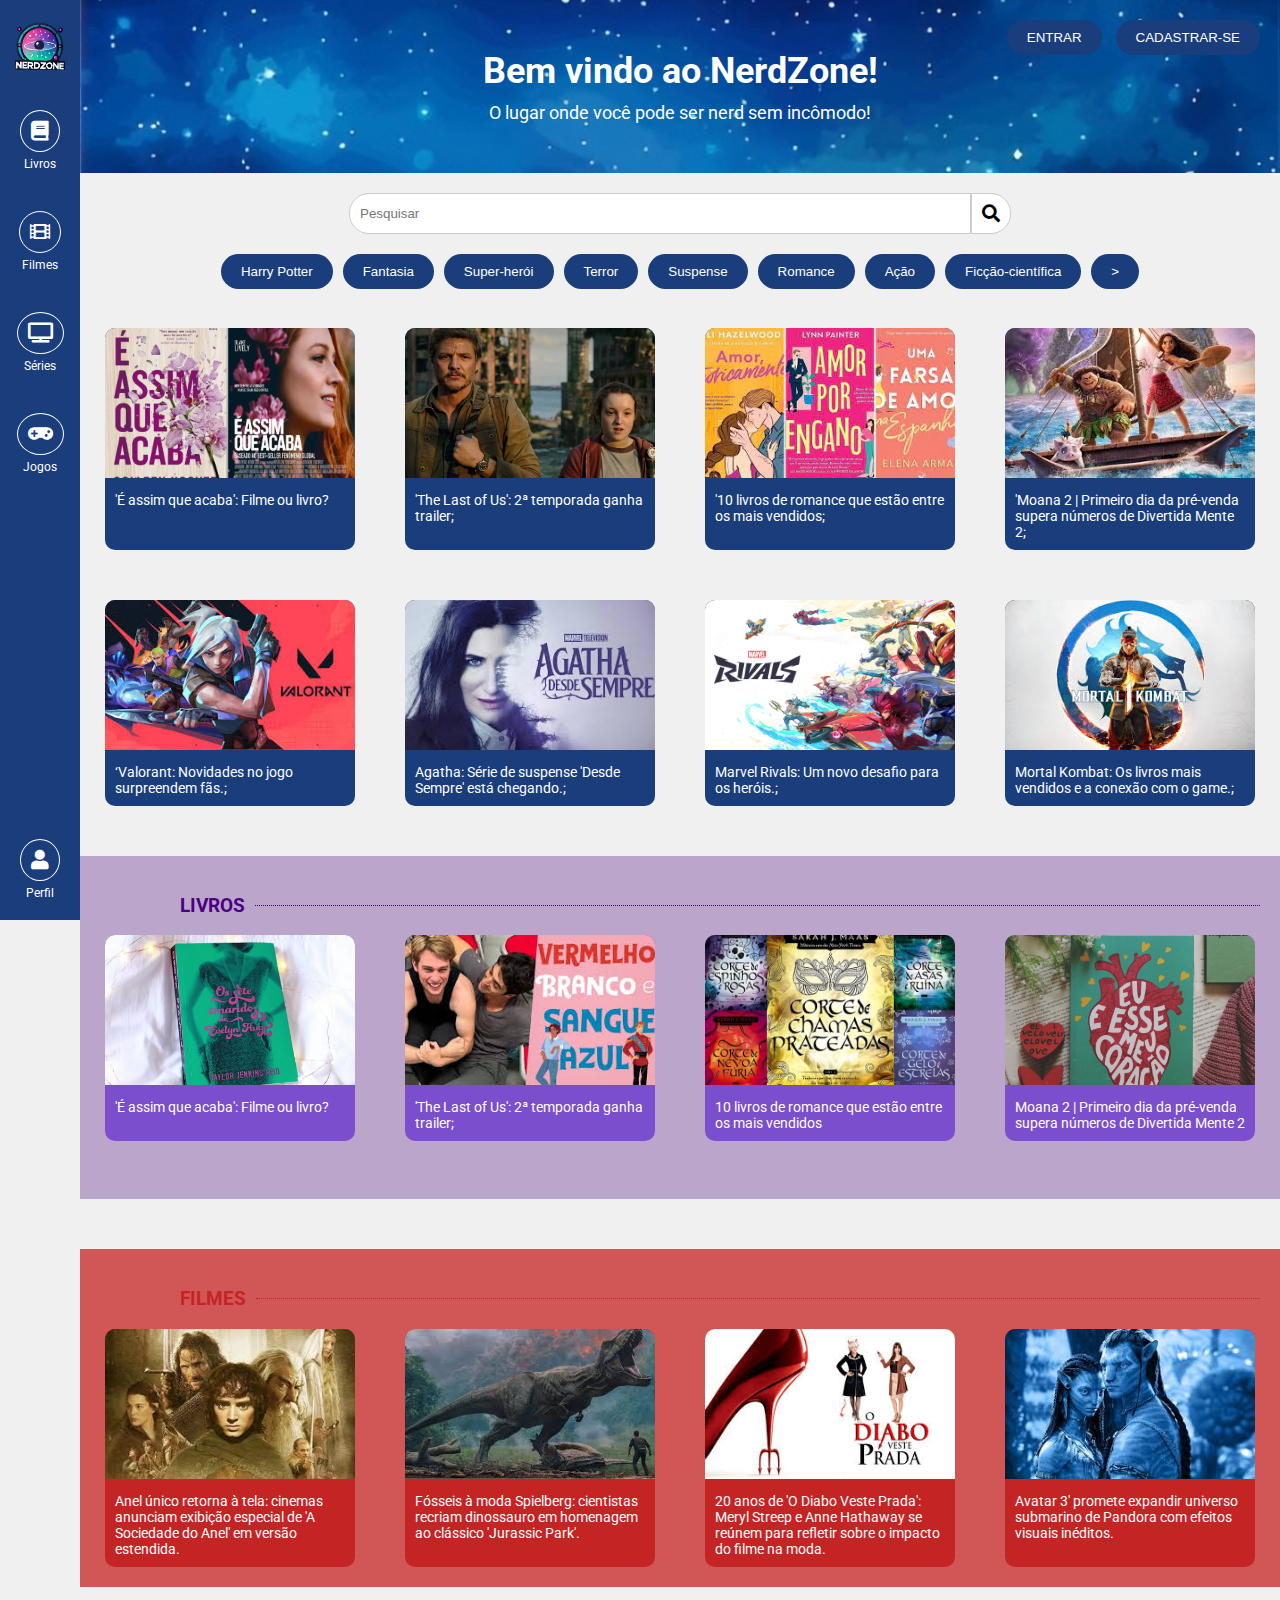
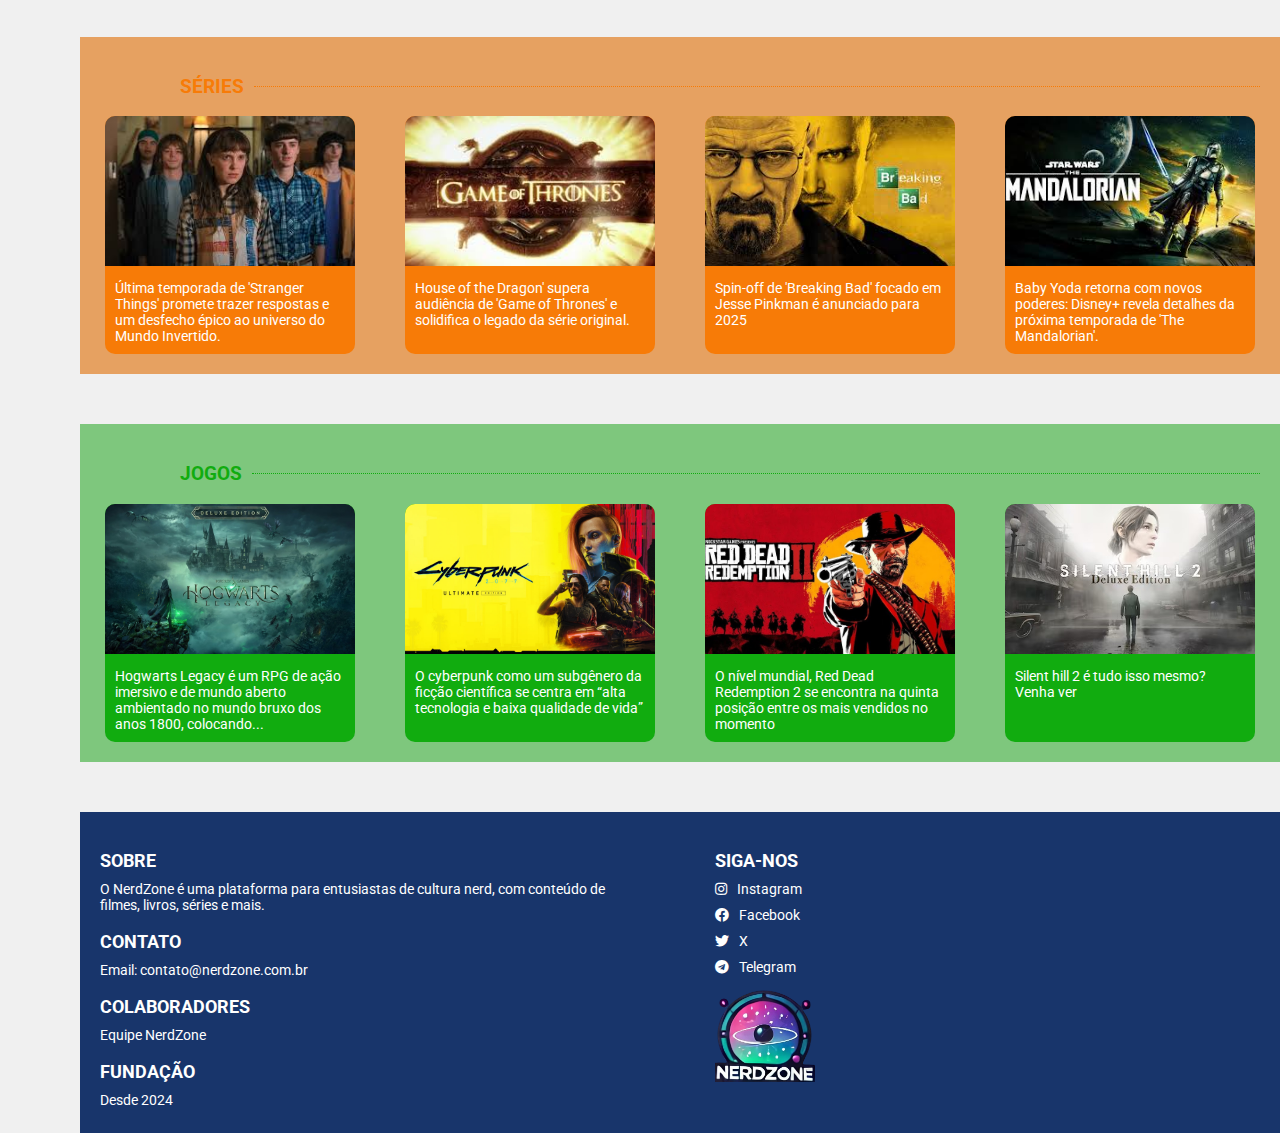
==== commit b4247be0: "update" ====
--- a/index.html
+++ b/index.html
@@ -8,14 +8,13 @@
     <link rel="stylesheet" href="https://cdnjs.cloudflare.com/ajax/libs/font-awesome/5.15.3/css/all.min.css">
     <link href="https://fonts.googleapis.com/css2?family=Roboto:wght@400;700&display=swap" rel="stylesheet">
     <style>
-        /* General Styles */
+
 body {
     margin: 0;
     font-family: 'Roboto', sans-serif;
     background-color: #f0f0f0;
 }
 
-/* Sidebar */
 .sidebar {
     width: 80px;
     background-color: #1a3d7c;
@@ -70,7 +69,6 @@
 
 
 
-/* Main Content */
 .main-content {
     margin-left: 80px;
     padding: 0px;
@@ -78,7 +76,7 @@
 
 .header {
     text-align: center;
-    background: url(dourado\ filmes.jpg) no-repeat center center;
+    background: url("WhatsApp Image 2024-10-30 at 14.37.37.jpg") no-repeat center center;
     background-size: cover;
     color: white;
     padding: 50px 0;
@@ -94,7 +92,6 @@
     font-size: 18px;
 }
 
-/* Search Bar */
 .search-bar {
     display: flex;
     justify-content: center;
@@ -158,7 +155,6 @@
 }
 
 
-/* Content Items */
 .content {
     display: flex;
     flex-wrap: wrap;
@@ -419,6 +415,88 @@
     background: none;
     border-top: 1px dotted #11ac0f;
 }
+
+
+.footer {
+    background-color: #18356b;
+    color: white;
+    padding: 20px 0;
+    position: relative;
+    top: 50px;
+    margin-left: 80px;
+}
+
+.footer-container {
+    display: flex;
+    flex-wrap: wrap;
+    justify-content: space-between;
+    align-items: flex-start;
+    gap: 20px;
+    max-width: 1200px;
+    margin: 0 auto;
+    padding: 0 20px;
+}
+
+.footer-info, .footer-social {
+    flex: 1;
+    min-width: 300px;
+}
+
+.margin{
+    margin-left: 50px;
+}
+.footer-info h3, .footer-social h3 {
+    margin-bottom: 10px;
+    font-size: 18px;
+    text-transform: uppercase;
+}
+
+.footer-info p {
+    margin: 5px 0;
+    font-size: 14px;
+}
+
+.social-icons {
+    display: flex;
+    flex-direction: column;
+    gap: 10px;
+}
+
+.social-icon {
+    color: white;
+    text-decoration: none;
+    display: flex;
+    align-items: center;
+    gap: 10px;
+    font-size: 14px;
+    transition: color 0.3s ease;
+}
+
+.social-icon:hover {
+    color: #f0f0f0;
+}
+
+.footer-logo img {
+    width: 100px;
+    margin-top: 10px;
+}
+
+.footer-logo img:hover {
+    transform: scale(1.1);
+    transition: transform 0.3s ease;
+}
+
+@media (max-width: 768px) {
+    .footer-container {
+        flex-direction: column;
+        text-align: center;
+    }
+
+    .footer-logo img {
+        margin: 10px auto 0;
+    }
+}
+
     </style>
 </head>
 <body>
@@ -434,7 +512,7 @@
             <i class="fas fa-film"></i>
             <span>Filmes</span>
         </a>
-        <a href="#">
+        <a href="index(series).html">
             <i class="fas fa-tv"></i>
             <span>Séries</span>
         </a>
@@ -554,20 +632,20 @@
         </div>
         <div class="content size">
             <div class="movies">
-                <img alt="Movie poster of 'É assim que acaba' with a blue background" height="200" src="https://storage.googleapis.com/a1aa/image/G2Q8uLQoE55jKt6ruiNWxjmSVbynarsvZlDPpWUYhm8c9j8E.jpg" width="300"/>
-                <p>'É assim que acaba': Filme ou livro?</p>
+                <img alt="Movie poster of 'É assim que acaba' with a blue background" height="200" src="download (10).jpeg" width="300"/>
+                <p>Anel único retorna à tela: cinemas anunciam exibição especial de 'A Sociedade do Anel' em versão estendida.</p>
             </div>
             <div class="movies">
-                <img alt="Movie poster of 'The Last of Us' with the main characters" height="200" src="https://storage.googleapis.com/a1aa/image/XXGADgSpY078IxCGzMbe57y4eOowGu5U6vX8Sz6hxqc41PyTA.jpg" width="300"/>
-                <p>'The Last of Us': 2ª temporada ganha trailer;</p>
+                <img alt="Movie poster of 'The Last of Us' with the main characters" height="200" src="download (11).jpeg" width="300"/>
+                <p>Fósseis à moda Spielberg: cientistas recriam dinossauro em homenagem ao clássico 'Jurassic Park'.</p>
             </div>
             <div class="movies">
-                <img alt="Movie poster of a romance movie with colorful background" height="200" src="https://storage.googleapis.com/a1aa/image/SqAmKn9E1II6BRiH3xOkID8eBj6eTnS8C1cfXAYGJe2lXfReE.jpg" width="300"/>
-                <p>10 livros de romance que estão entre os mais vendidos</p>
+                <img alt="Movie poster of a romance movie with colorful background" height="200" src="download (12).jpeg" width="300"/>
+                <p>20 anos de 'O Diabo Veste Prada': Meryl Streep e Anne Hathaway se reúnem para refletir sobre o impacto do filme na moda.</p>
             </div>
             <div class="movies">
-                <img alt="Movie poster of 'Moana 2' with Moana and Maui" height="200" src="https://storage.googleapis.com/a1aa/image/4XcKxXmjMS7lAV41S8imiOnBcPGaVg9aDs2COHeEfpS71PyTA.jpg" width="300"/>
-                <p>Moana 2 | Primeiro dia da pré-venda supera números de Divertida Mente 2</p>
+                <img alt="Movie poster of 'Moana 2' with Moana and Maui" height="200" src="download (13).jpeg" width="300"/>
+                <p>Avatar 3' promete expandir universo submarino de Pandora com efeitos visuais inéditos.</p>
             </div>
         </div>
     </div>
@@ -582,20 +660,20 @@
         </div>
         <div class="content size">
             <div class="series">
-                <img alt="Movie poster of 'É assim que acaba' with a blue background" height="200" src="https://storage.googleapis.com/a1aa/image/G2Q8uLQoE55jKt6ruiNWxjmSVbynarsvZlDPpWUYhm8c9j8E.jpg" width="300"/>
-                <p>'É assim que acaba': Filme ou livro?</p>
+                <img alt="Movie poster of 'É assim que acaba' with a blue background" height="200" src="download (14).jpeg" width="300"/>
+                <p>Última temporada de 'Stranger Things' promete trazer respostas e um desfecho épico ao universo do Mundo Invertido.</p>
             </div>
             <div class="series">
-                <img alt="Movie poster of 'The Last of Us' with the main characters" height="200" src="https://storage.googleapis.com/a1aa/image/XXGADgSpY078IxCGzMbe57y4eOowGu5U6vX8Sz6hxqc41PyTA.jpg" width="300"/>
-                <p>'The Last of Us': 2ª temporada ganha trailer;</p>
+                <img alt="Movie poster of 'The Last of Us' with the main characters" height="200" src="download (15).jpeg" width="300"/>
+                <p>House of the Dragon' supera audiência de 'Game of Thrones' e solidifica o legado da série original.</p>
             </div>
             <div class="series">
-                <img alt="Movie poster of a romance movie with colorful background" height="200" src="https://storage.googleapis.com/a1aa/image/SqAmKn9E1II6BRiH3xOkID8eBj6eTnS8C1cfXAYGJe2lXfReE.jpg" width="300"/>
-                <p>10 livros de romance que estão entre os mais vendidos</p>
+                <img alt="Movie poster of a romance movie with colorful background" height="200" src="download (16).jpeg" width="300"/>
+                <p>Spin-off de 'Breaking Bad' focado em Jesse Pinkman é anunciado para 2025</p>
             </div>
             <div class="series">
-                <img alt="Movie poster of 'Moana 2' with Moana and Maui" height="200" src="https://storage.googleapis.com/a1aa/image/4XcKxXmjMS7lAV41S8imiOnBcPGaVg9aDs2COHeEfpS71PyTA.jpg" width="300"/>
-                <p>Moana 2 | Primeiro dia da pré-venda supera números de Divertida Mente 2</p>
+                <img alt="Movie poster of 'Moana 2' with Moana and Maui" height="200" src="download (17).jpeg" width="300"/>
+                <p>Baby Yoda retorna com novos poderes: Disney+ revela detalhes da próxima temporada de 'The Mandalorian'.</p>
             </div>
         </div>
     </div>
@@ -611,23 +689,50 @@
         </div>
         <div class="content size">
             <div class="games">
-                <img alt="Movie poster of 'É assim que acaba' with a blue background" height="200" src="https://storage.googleapis.com/a1aa/image/G2Q8uLQoE55jKt6ruiNWxjmSVbynarsvZlDPpWUYhm8c9j8E.jpg" width="300"/>
-                <p>'É assim que acaba': Filme ou livro?</p>
+                <img alt="Movie poster of 'É assim que acaba' with a blue background" height="200" src="4df258ec-d5a0-4f07-9ba4-92497ffb9827.jpg" width="300"/>
+                <p>Hogwarts Legacy é um RPG de ação imersivo e de mundo aberto ambientado no mundo bruxo dos anos 1800, colocando...</p>
             </div>
             <div class="games">
-                <img alt="Movie poster of 'The Last of Us' with the main characters" height="200" src="https://storage.googleapis.com/a1aa/image/XXGADgSpY078IxCGzMbe57y4eOowGu5U6vX8Sz6hxqc41PyTA.jpg" width="300"/>
-                <p>'The Last of Us': 2ª temporada ganha trailer;</p>
+                <img alt="Movie poster of 'The Last of Us' with the main characters" height="200" src="6036616b-9c61-4602-b78f-a6f7f50bb344.jpg" width="300"/>
+                <p>O cyberpunk como um subgênero da ficção científica se centra em “alta tecnologia e baixa qualidade de vida”</p>
             </div>
             <div class="games">
-                <img alt="Movie poster of a romance movie with colorful background" height="200" src="https://storage.googleapis.com/a1aa/image/SqAmKn9E1II6BRiH3xOkID8eBj6eTnS8C1cfXAYGJe2lXfReE.jpg" width="300"/>
-                <p>10 livros de romance que estão entre os mais vendidos</p>
+                <img alt="Movie poster of a romance movie with colorful background" height="200" src="f44f8b51-764d-4d49-9944-13f95bdc280c.jpg" width="300"/>
+                <p>O nível mundial, Red Dead Redemption 2 se encontra na quinta posição entre os mais vendidos no momento</p>
             </div>
             <div class="games">
-                <img alt="Movie poster of 'Moana 2' with Moana and Maui" height="200" src="https://storage.googleapis.com/a1aa/image/4XcKxXmjMS7lAV41S8imiOnBcPGaVg9aDs2COHeEfpS71PyTA.jpg" width="300"/>
-                <p>Moana 2 | Primeiro dia da pré-venda supera números de Divertida Mente 2</p>
+                <img alt="Movie poster of 'Moana 2' with Moana and Maui" height="200" src="9c10e3ec-3663-4d37-9b3a-14530546eed5.jpg" width="300"/>
+                <p>Silent hill 2 é tudo isso mesmo? Venha ver</p>
             </div>
         </div>
     </div>
 </div>
+<footer class="footer">
+    <div class="footer-container">
+        <div class="footer-info">
+            <h3>Sobre</h3>
+            <p>O NerdZone é uma plataforma para entusiastas de cultura nerd, com conteúdo de filmes, livros, séries e mais.</p>
+            <h3>Contato</h3>
+            <p>Email: contato@nerdzone.com.br</p>
+            <h3>Colaboradores</h3>
+            <p>Equipe NerdZone</p>
+            <h3>Fundação</h3>
+            <p>Desde 2024</p>
+        </div>
+        <div class="footer-social margin">
+            <h3>Siga-nos</h3>
+            <div class="social-icons">
+                <a href="#" class="social-icon"><i class="fab fa-instagram"></i> Instagram</a>
+                <a href="#" class="social-icon"><i class="fab fa-facebook"></i> Facebook</a>
+                <a href="#" class="social-icon"><i class="fab fa-twitter"></i> X</a>
+                <a href="#" class="social-icon"><i class="fab fa-telegram"></i> Telegram</a>
+            </div>
+            <div class="footer-logo">
+                <img src="1000307822-removebg-preview.png" alt="NerdZone Logo">
+            </div>
+        </div>
+    </div>
+</footer>
+
 </body>
 </html>
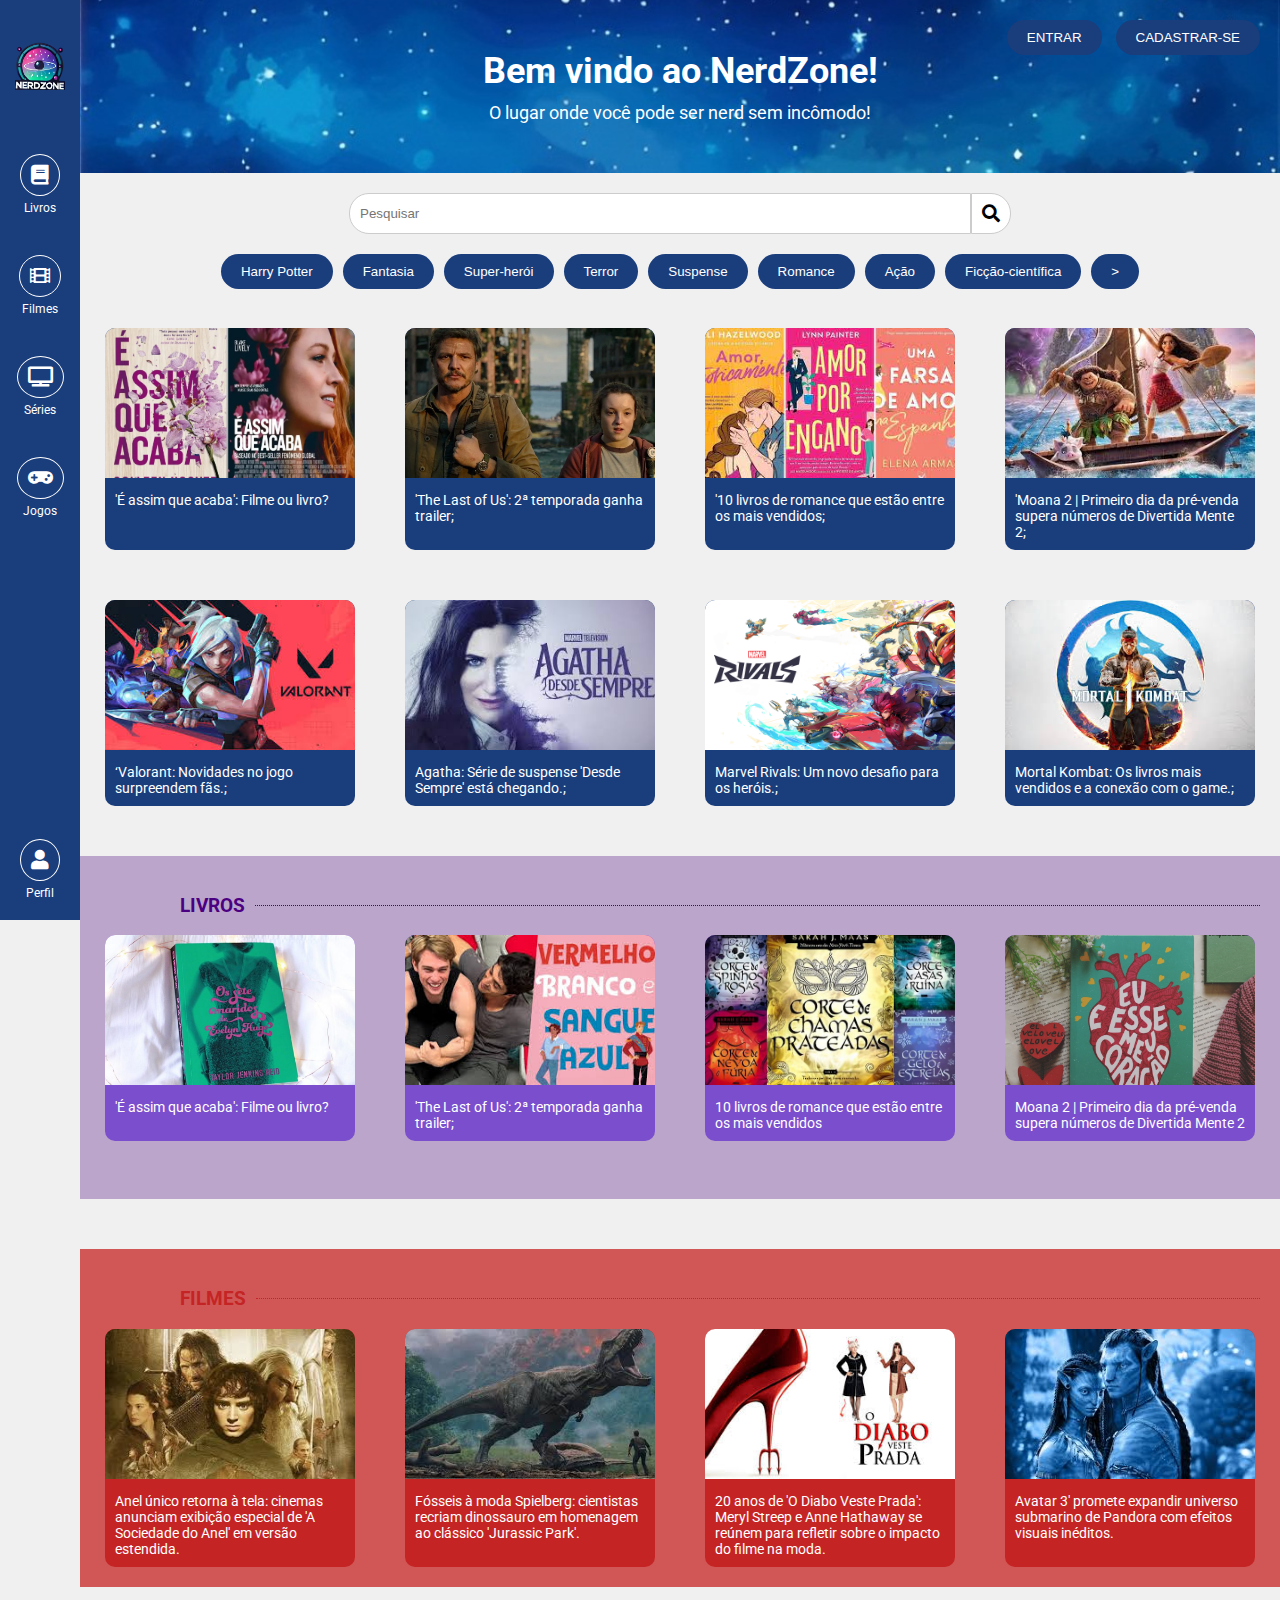
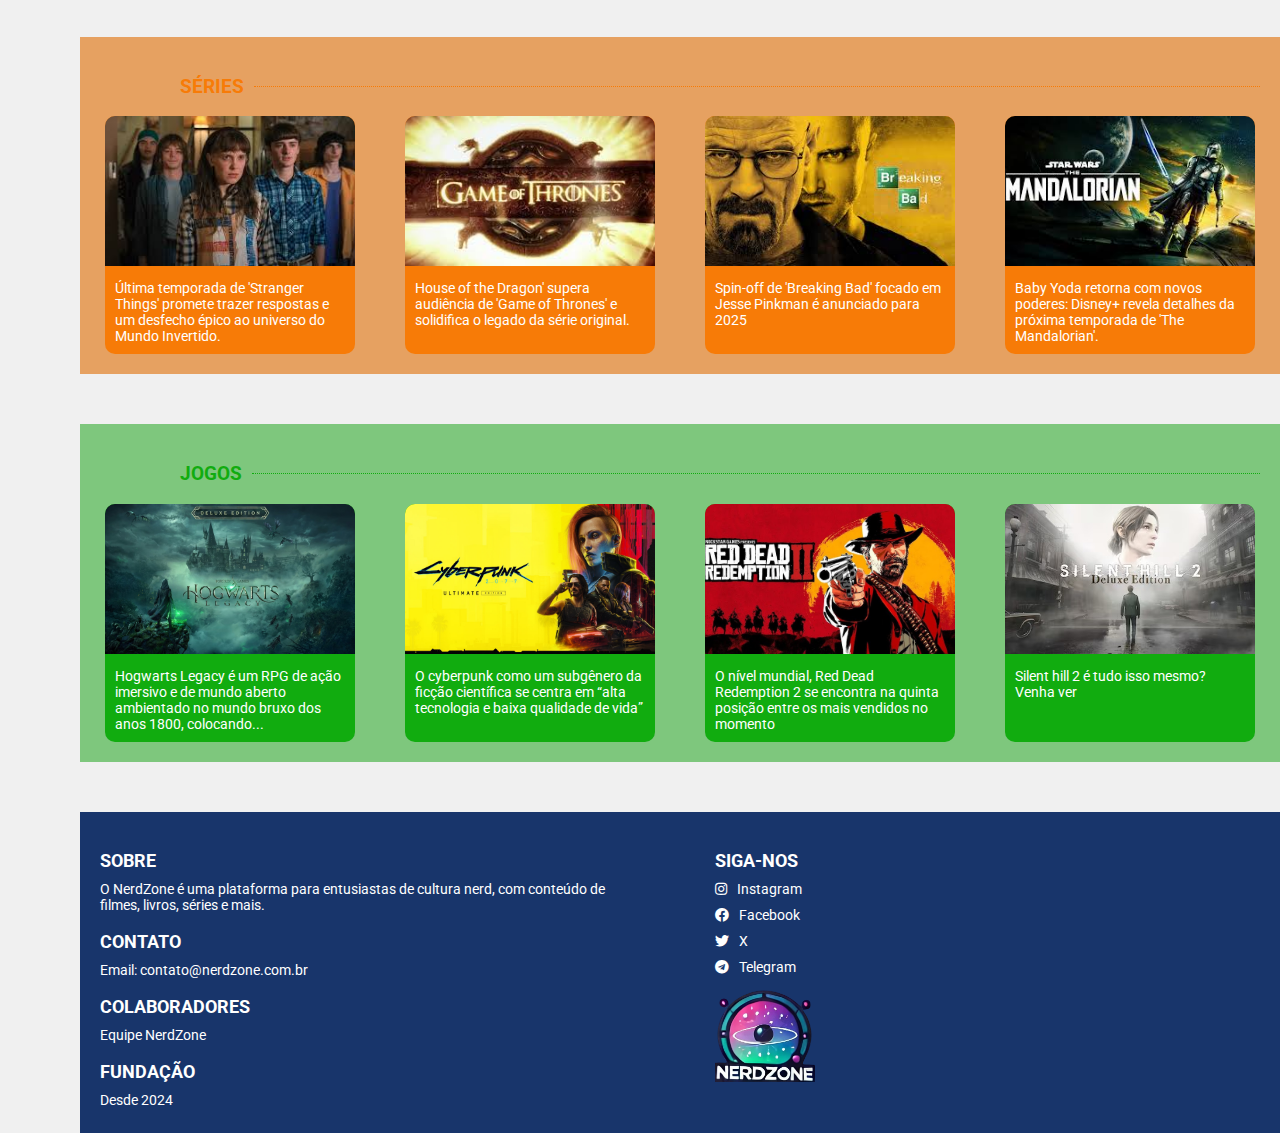
==== commit 0594817d: "update" ====
--- a/index.html
+++ b/index.html
@@ -503,12 +503,14 @@
 
 
     <div class="sidebar">
+        <a href="index.html">
         <img src="1000307822-removebg-preview.png" alt="NerdZone Logo">
-        <a href="#">
+        </a>
+        <a href="index(livros).html">
             <i class="fas fa-book"></i>
             <span>Livros</span>
         </a>
-        <a href="#">
+        <a href="index(filmes).html">
             <i class="fas fa-film"></i>
             <span>Filmes</span>
         </a>
@@ -516,7 +518,7 @@
             <i class="fas fa-tv"></i>
             <span>Séries</span>
         </a>
-        <a href="#">
+        <a href="jogos.html">
             <i class="fas fa-gamepad"></i>
             <span>Jogos</span>
         </a>
